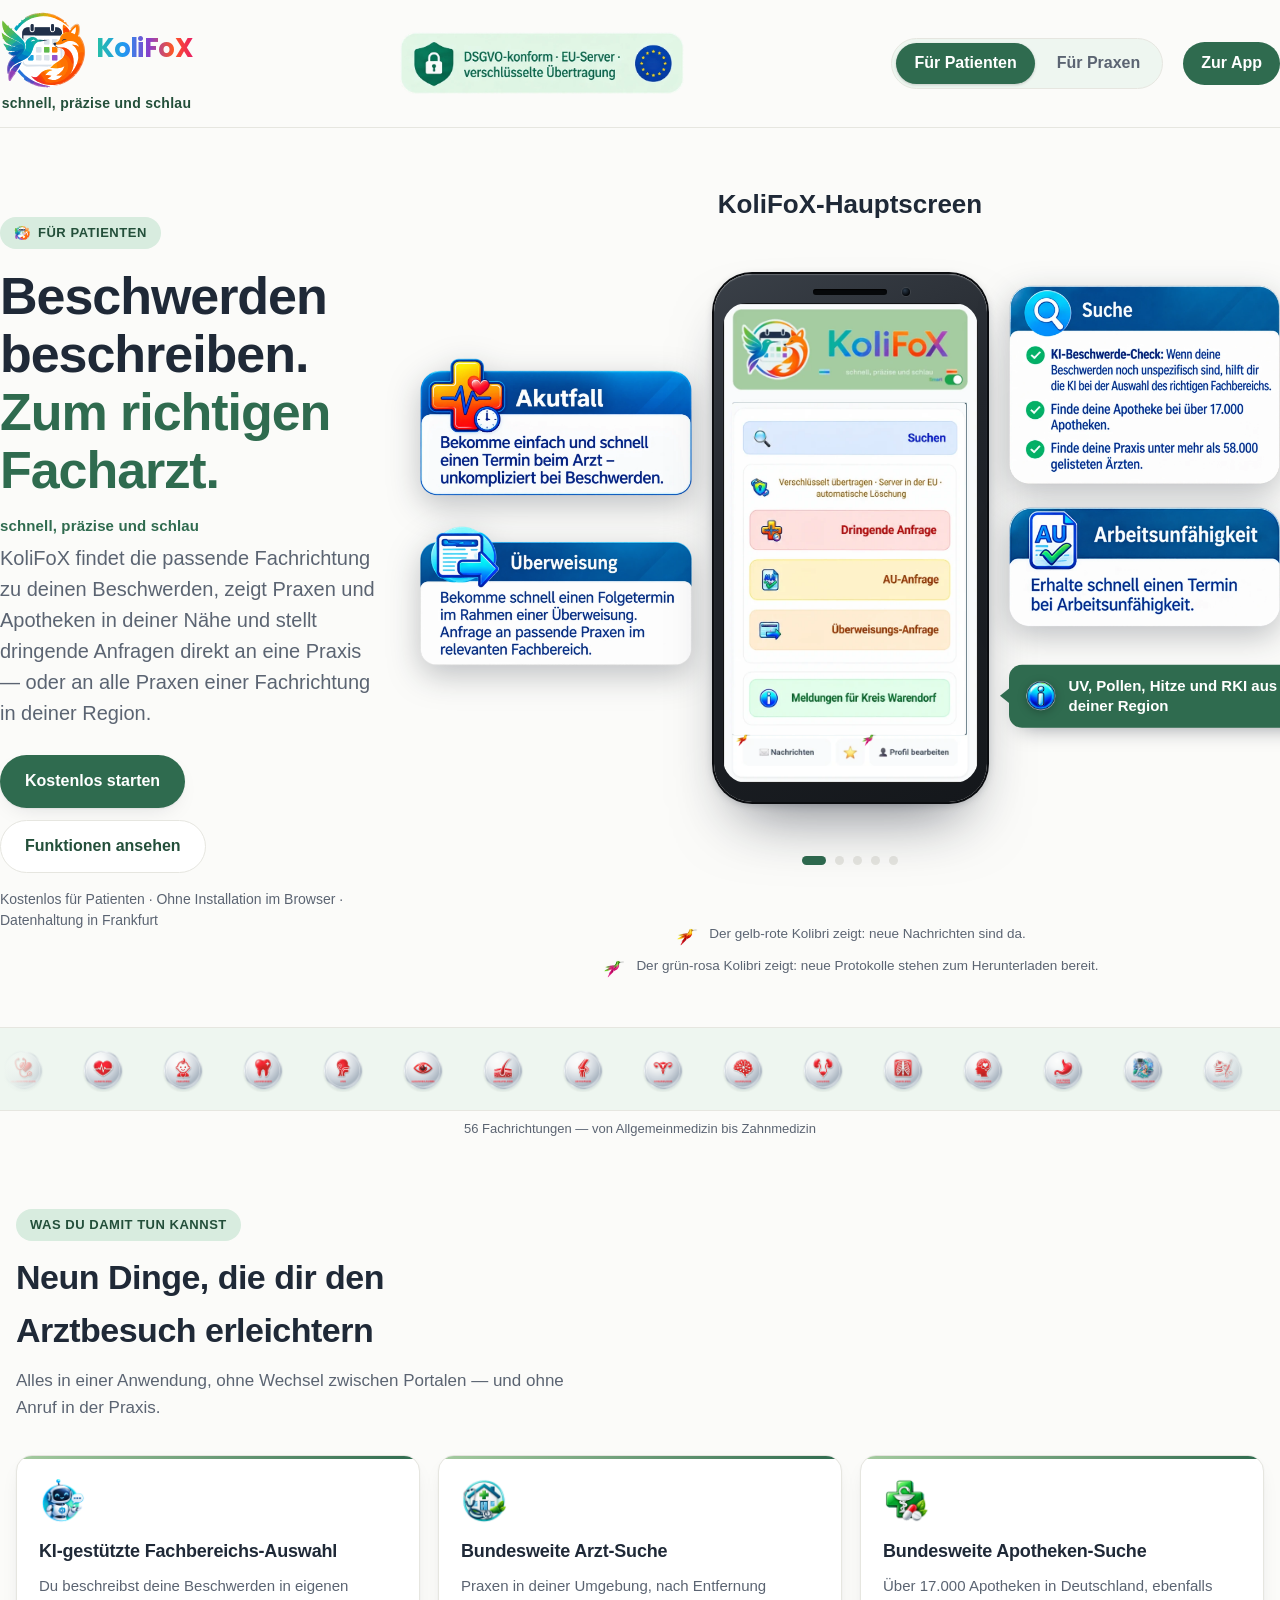
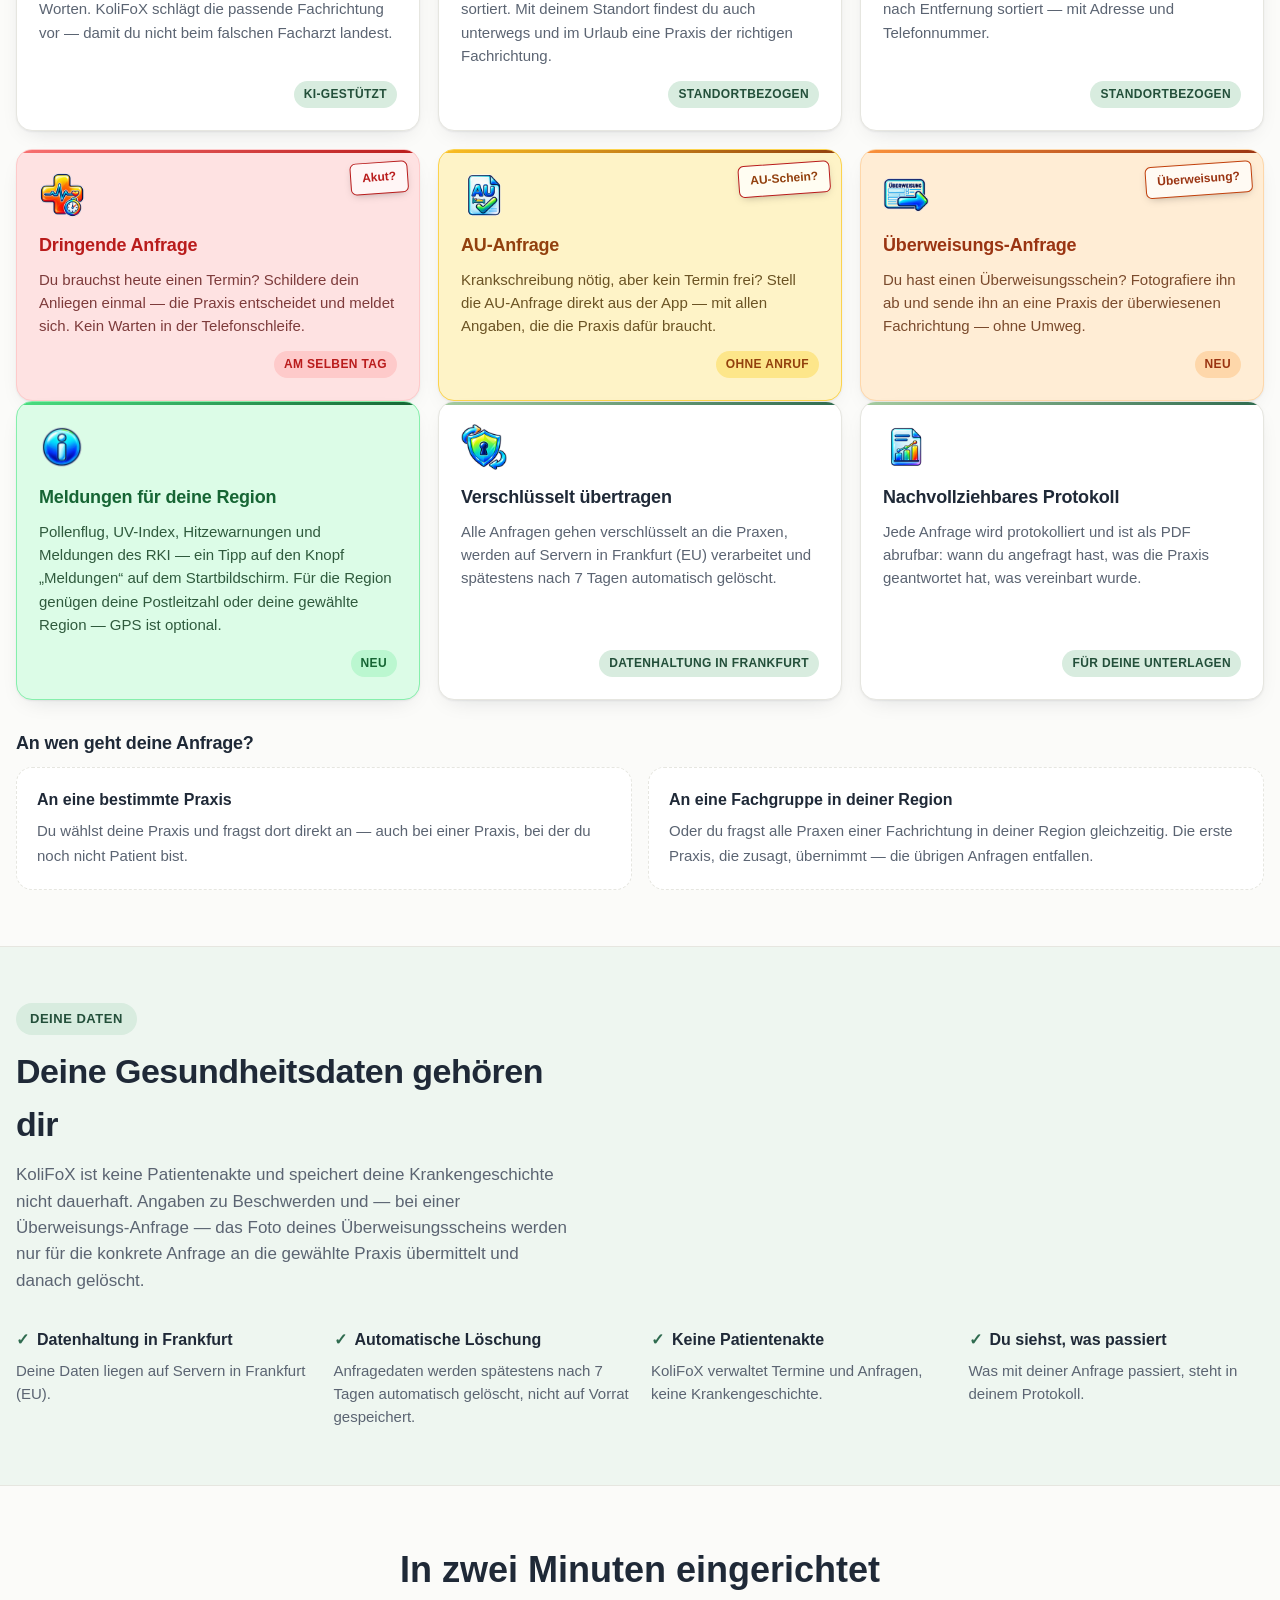
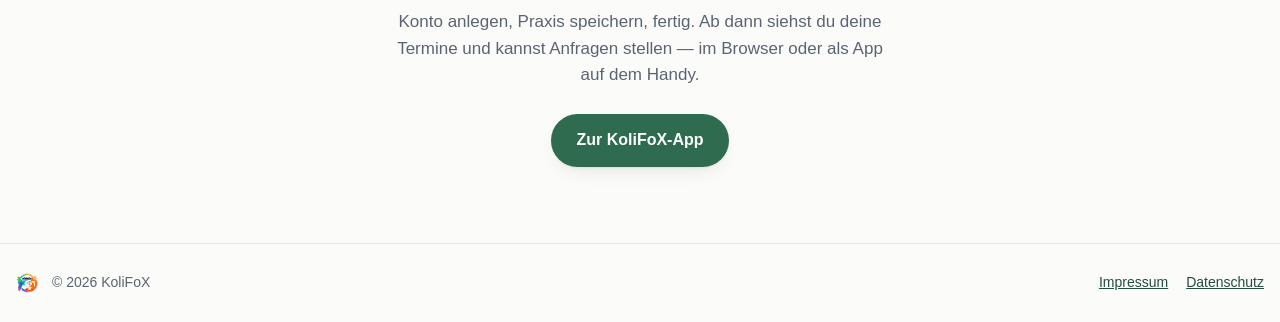
==== entwuerfe/produktseite/index.html @ 898e1205 "Landing-Entwurf: Entwurfs-Reste entfernt Balken "Entwurf", Titel und Beschreibung, die zwei "Noch zu" ====
<!doctype html>
<html lang="de">
<head>
<meta charset="UTF-8">
<meta name="viewport" content="width=device-width, initial-scale=1">
<title>KoliFoX — Arzttermin und Anfragen</title>
<meta name="description" content="KoliFoX: Fachrichtung per KI finden, Arzt und Apotheke in der Nähe suchen und dringende Anfragen, AU- und Überweisungs-Anfragen direkt an die Praxis senden.">
<meta name="theme-color" content="#2f6b4f">
<link rel="icon" href="assets/icons/logo-icon.svg" type="image/svg+xml">
<link rel="stylesheet" href="produktseite.css">
</head>
<body>

<header class="site-head">
  <div class="wrap head-row">
    <div class="head-brand">
      <img class="head-logo" src="assets/icons/logo-kopf.svg" alt="KoliFoX">
      <span class="head-slogan">schnell, präzise und schlau</span>
    </div>
    <div class="head-spacer"></div>
    <img class="head-badge" src="assets/kacheln/badge.webp"
         alt="DSGVO-konform · EU-Server · verschlüsselte Übertragung">
    <div class="head-spacer"></div>
    <div class="switch" role="tablist" aria-label="Ansicht wählen">
      <button role="tab" id="tab-pat" aria-controls="view-pat" aria-selected="true">Für Patienten</button>
      <button role="tab" id="tab-pra" aria-controls="view-pra" aria-selected="false">Für Praxen</button>
    </div>
    <a class="head-cta" id="head-cta" href="https://app.kolifox.de">Zur App</a>
  </div>
</header>

<!-- ============================ PATIENTEN ============================ -->
<main class="view" id="view-pat" role="tabpanel" aria-labelledby="tab-pat">

  <div class="wrap hero">
    <div class="hero-text hero-zentriert">
      <span class="eyebrow"><img src="assets/icons/logo-icon.svg" alt="" width="16" height="16" aria-hidden="true"> Für Patienten</span>
      <h1>Beschwerden beschreiben.<br><span class="accent">Zum richtigen Facharzt.</span></h1>
      <p class="slogan">schnell, präzise und schlau</p>
      <p class="lead">
        KoliFoX findet die passende Fachrichtung zu deinen Beschwerden, zeigt Praxen und Apotheken
        in deiner Nähe und stellt dringende Anfragen direkt an eine Praxis — oder an alle Praxen
        einer Fachrichtung in deiner Region.
      </p>
      <div class="hero-actions">
        <a class="btn btn-primary" href="https://app.kolifox.de">Kostenlos starten</a>
        <a class="btn btn-ghost" href="#pat-funktionen">Funktionen ansehen</a>
      </div>
      <p class="hero-note">Kostenlos für Patienten · Ohne Installation im Browser · Datenhaltung in Frankfurt</p>
    </div>

    <!-- Rundgang durch die App: Ueberschrift, Handy und Fahnen wechseln im Takt -->
    <div class="tour-titel">
      <h2 id="tour-ueberschrift">KoliFoX-Hauptscreen</h2>
    </div>
    <div class="tour logo-links" id="tour">
      <div class="tour-spalte links" id="fahnen-links"></div>
      <div class="tour-mitte">
      <div class="phone-bereich">
        <div class="phone">
          <span class="phone-glow" aria-hidden="true"></span>
          <div class="screen">
            <img class="frame" src="assets/screens/grundframe.webp"
                 alt="KoliFoX-App auf dem Handy">
            <div class="screen-slot" id="screen-slot" aria-live="off"></div>
            <!-- animierte Marker der App: gelb-rot = ungelesene Nachrichten,
                 gruen-blau = noch nicht geladene Protokolle (wie in app/index.html) -->
            <img class="kolibri nachrichten" src="assets/icons/kolibri-gelbrot-44.webp" alt="" aria-hidden="true">
            <img class="kolibri profil"      src="assets/icons/kolibri-gruenrosa-44.webp" alt="" aria-hidden="true">
          </div>
        </div>
      </div>
    </div>
    <div class="tour-spalte rechts" id="fahnen-rechts"></div>
    </div>
    <!-- Die Punkte stehen bewusst AUSSERHALB der Tour: sonst waere die Zeile
         hoeher als das Handy und die Prozent-Hoehen der Fahnen wuerden nicht
         mehr auf die Eintraege im Bildschirm passen. -->
    <div class="tour-punkte" id="tour-punkte" role="tablist" aria-label="Ansicht wählen"></div>
    <!-- Was die beiden Voegel in der Fussleiste des Handys bedeuten -->
    <div class="kolibri-legende">
      <span><img src="assets/icons/kolibri-gelbrot-44.webp" alt="">Der gelb-rote Kolibri zeigt: neue Nachrichten sind da.</span>
      <span><img src="assets/icons/kolibri-gruenrosa-44.webp" alt="">Der grün-rosa Kolibri zeigt: neue Protokolle stehen zum Herunterladen bereit.</span>
    </div>
  </div>

  <div class="siegel-band" aria-hidden="true">
    <div class="siegel-track" id="band-pat"></div>
  </div>
  <p class="band-label">56 Fachrichtungen — von Allgemeinmedizin bis Zahnmedizin</p>

  <section id="pat-funktionen">
    <div class="wrap">
      <div class="sec-head">
        <span class="eyebrow">Was du damit tun kannst</span>
        <h2>Neun Dinge, die dir den Arztbesuch erleichtern</h2>
        <p>Alles in einer Anwendung, ohne Wechsel zwischen Portalen — und ohne Anruf in der Praxis.</p>
      </div>

      <div class="grid">
        <article class="feat">
          <img class="feat-icon" src="assets/icons/icon-ki.png" alt="">
          <h3>KI-gestützte Fachbereichs-Auswahl</h3>
          <p>Du beschreibst deine Beschwerden in eigenen Worten. KoliFoX schlägt die passende
             Fachrichtung vor — damit du nicht beim falschen Facharzt landest.</p>
          <span class="tag">KI-gestützt</span>
        </article>

        <article class="feat">
          <img class="feat-icon" src="assets/icons/icon-arzt.png" alt="">
          <h3>Bundesweite Arzt-Suche</h3>
          <p>Praxen in deiner Umgebung, nach Entfernung sortiert. Mit deinem Standort findest du
             auch unterwegs und im Urlaub eine Praxis der richtigen Fachrichtung.</p>
          <span class="tag">Standortbezogen</span>
        </article>

        <article class="feat">
          <img class="feat-icon" src="assets/icons/icon-apotheke.png" alt="">
          <h3>Bundesweite Apotheken-Suche</h3>
          <p>Über 17.000 Apotheken in Deutschland, ebenfalls nach Entfernung sortiert —
             mit Adresse und Telefonnummer.</p>
          <span class="tag">Standortbezogen</span>
        </article>

        <article class="feat k-dringend">
          <img class="feat-icon" src="assets/neu/akut.png" alt="">
          <h3>Dringende Anfrage</h3>
          <p>Du brauchst heute einen Termin? Schildere dein Anliegen einmal — die Praxis
             entscheidet und meldet sich. Kein Warten in der Telefonschleife.</p>
          <span class="tag">Am selben Tag</span>
          <span class="au-sticker">
            <span class="au-sticker-klein">Akut?</span>
            <span class="au-sticker-gross">
              <strong>Du hast Beschwerden und brauchst heute einen Arzt?</strong>
              KoliFoX fragt für dich an — bei einer Praxis oder gleich mehreren
              in deiner Region.
            </span>
          </span>
        </article>

        <article class="feat k-au">
          <img class="feat-icon" src="assets/neu/au.png" alt="">
          <h3>AU-Anfrage</h3>
          <p>Krankschreibung nötig, aber kein Termin frei? Stell die AU-Anfrage direkt
             aus der App — mit allen Angaben, die die Praxis dafür braucht.</p>
          <span class="tag">Ohne Anruf</span>
          <!-- Aufkleber in der Anmutung des AU-Scheins: klein in der Ecke,
               geht beim Darauffahren auf. Auf dem Telefon (kein Hover) steht
               er dauerhaft offen. -->
          <span class="au-sticker">
            <span class="au-sticker-klein">AU-Schein?</span>
            <span class="au-sticker-gross">
              <strong>Du benötigst eine Arbeitsunfähigkeits­bescheinigung?</strong>
              Ausstellen kann sie nur deine Praxis. KoliFoX bringt deine Anfrage
              dorthin — ohne Telefonschleife.
            </span>
          </span>
        </article>

        <article class="feat k-ueberweisung">
          <img class="feat-icon" src="assets/neu/ueberweisung.png" alt="">
          <h3>Überweisungs-Anfrage</h3>
          <p>Du hast einen Überweisungsschein? Fotografiere ihn ab und sende ihn an eine
             Praxis der überwiesenen Fachrichtung — ohne Umweg.</p>
          <span class="tag">Neu</span>
          <span class="au-sticker">
            <span class="au-sticker-klein">Überweisung?</span>
            <span class="au-sticker-gross">
              <strong>Du hast eine Überweisung bekommen?</strong>
              KoliFoX bringt sie zur passenden Fachpraxis — samt deiner Anfrage,
              ohne Telefonschleife.
            </span>
          </span>
        </article>

      </div>

      <!-- Dritte Reihe: Meldungen (eigener Knopf auf dem Startbildschirm) sowie
           Verschluesselung und Protokoll, die fuer alle Anfragearten darueber gelten. -->
      <div class="grid">
        <article class="feat k-meldungen">
          <img class="feat-icon" src="assets/neu/meldungen.webp" alt="">
          <h3>Meldungen für deine Region</h3>
          <p>Pollenflug, UV-Index, Hitzewarnungen und Meldungen des RKI — ein Tipp auf den
             Knopf „Meldungen“ auf dem Startbildschirm. Für die Region genügen deine Postleitzahl
             oder deine gewählte Region — GPS ist optional.</p>
          <span class="tag">Neu</span>
        </article>

        <article class="feat">
          <img class="feat-icon" src="assets/neu/verschluesselung.png" alt="">
          <h3>Verschlüsselt übertragen</h3>
          <p>Alle Anfragen gehen verschlüsselt an die Praxen, werden auf Servern in Frankfurt
             (EU) verarbeitet und spätestens nach 7 Tagen automatisch gelöscht.</p>
          <span class="tag">Datenhaltung in Frankfurt</span>
        </article>

        <article class="feat">
          <img class="feat-icon" src="assets/neu/protokoll.png" alt="">
          <h3>Nachvollziehbares Protokoll</h3>
          <p>Jede Anfrage wird protokolliert und ist als PDF abrufbar: wann du
             angefragt hast, was die Praxis geantwortet hat, was vereinbart wurde.</p>
          <span class="tag">Für deine Unterlagen</span>
        </article>
      </div>

      <h3 class="zweiwege-titel">An wen geht deine Anfrage?</h3>
      <div class="zweiwege">
        <div class="weg">
          <strong>An eine bestimmte Praxis</strong>
          <span>Du wählst deine Praxis und fragst dort direkt an — auch bei einer Praxis,
                bei der du noch nicht Patient bist.</span>
        </div>
        <div class="weg">
          <strong>An eine Fachgruppe in deiner Region</strong>
          <span>Oder du fragst alle Praxen einer Fachrichtung in deiner Region gleichzeitig.
                Die erste Praxis, die zusagt, übernimmt — die übrigen Anfragen entfallen.</span>
        </div>
      </div>
    </div>
  </section>

  <section class="trust">
    <div class="wrap">
      <div class="sec-head">
        <span class="eyebrow">Deine Daten</span>
        <h2>Deine Gesundheitsdaten gehören dir</h2>
        <p>KoliFoX ist keine Patientenakte und speichert deine Krankengeschichte nicht dauerhaft.
           Angaben zu Beschwerden und — bei einer Überweisungs-Anfrage — das Foto deines
           Überweisungsscheins werden nur für die konkrete Anfrage an die gewählte Praxis
           übermittelt und danach gelöscht.</p>
      </div>
      <div class="trust-grid">
        <div class="trust-item">
          <h3><span class="tick">✓</span> Datenhaltung in Frankfurt</h3>
          <p>Deine Daten liegen auf Servern in Frankfurt (EU).</p>
        </div>
        <div class="trust-item">
          <h3><span class="tick">✓</span> Automatische Löschung</h3>
          <p>Anfragedaten werden spätestens nach 7 Tagen automatisch gelöscht,
             nicht auf Vorrat gespeichert.</p>
        </div>
        <div class="trust-item">
          <h3><span class="tick">✓</span> Keine Patientenakte</h3>
          <p>KoliFoX verwaltet Termine und Anfragen, keine Krankengeschichte.</p>
        </div>
        <div class="trust-item">
          <h3><span class="tick">✓</span> Du siehst, was passiert</h3>
          <p>Was mit deiner Anfrage passiert, steht in deinem Protokoll.</p>
        </div>
      </div>
    </div>
  </section>

  <section class="final">
    <div class="wrap">
      <h2>In zwei Minuten eingerichtet</h2>
      <p>Konto anlegen, Praxis speichern, fertig. Ab dann siehst du deine Termine und kannst
         Anfragen stellen — im Browser oder als App auf dem Handy.</p>
      <div class="hero-actions">
        <a class="btn btn-primary" href="https://app.kolifox.de">Zur KoliFoX-App</a>
      </div>
    </div>
  </section>
</main>

<!-- ============================= PRAXEN ============================= -->
<main class="view" id="view-pra" role="tabpanel" aria-labelledby="tab-pra" hidden>

  <div class="wrap hero">
    <div class="hero-split">
      <div class="hero-text">
        <span class="eyebrow"><img src="assets/icons/logo-icon.svg" alt="" width="16" height="16" aria-hidden="true"> Für Praxen</span>
        <h1>Das Telefon wird leiser.<br><span class="accent">Der Tag planbarer.</span></h1>
        <p class="slogan">schnell, präzise und schlau</p>
        <p class="lead">
          Dringende Anfragen und AU-Wünsche kommen schriftlich und vollständig herein — statt
          dreimal zu klingeln. Ihr Team entscheidet, was wann bearbeitet wird. Ohne neue
          Praxissoftware, ohne Installation.
        </p>
        <div class="hero-actions">
          <a class="btn btn-primary" href="https://cockpit.kolifox.de/login">Praxis anmelden</a>
          <a class="btn btn-ghost" href="#pra-funktionen">Funktionen ansehen</a>
        </div>
        <p class="hero-note">Läuft im Browser · Rollen für Sekretariat, Ärzte und Labor · Server in Deutschland</p>
        <p class="hero-note">Fertiger AV-Vertrag · Zwei-Faktor-Anmeldung · Automatische Löschfristen</p>
      </div>

      <div>
        <div class="cockpit-demo">
          <div class="cd-head">
            <img src="assets/neu/akut.png" alt="" width="18" height="18">
            Dringende Anfragen <span class="zahl">2 offen</span>
          </div>

          <div class="cd-karte">
            <div class="cd-zeile1">
              <img src="assets/neu/akut.png" alt="">
              <span class="cd-name">M. Berger</span>
              <span class="cd-zeit">vor 4 Min.</span>
            </div>
            <div class="cd-pillen">
              <span class="cd-pille rot">Akut</span>
              <span class="cd-pille">Zahnschmerzen</span>
              <span class="cd-pille">Schwellung</span>
              <span class="cd-pille">📍 1,2 km</span>
            </div>
            <p class="cd-text">Seit gestern Abend starke Schmerzen, Wange geschwollen. Heute erreichbar ab 9 Uhr.</p>
            <div class="cd-knoepfe">
              <span class="cd-knopf ja">Annehmen</span>
              <span class="cd-knopf">Weiterleiten</span>
              <span class="cd-knopf">Ablehnen</span>
            </div>
          </div>

          <div class="cd-karte">
            <div class="cd-zeile1">
              <img src="assets/neu/au.png" alt="">
              <span class="cd-name">S. Kraft</span>
              <span class="cd-zeit">vor 11 Min.</span>
            </div>
            <div class="cd-pillen">
              <span class="cd-pille">AU-Anfrage</span>
              <span class="cd-pille">bekannt</span>
              <span class="cd-pille">📍 3,4 km</span>
            </div>
            <p class="cd-text">Erkältung seit Montag, bittet um Krankschreibung bis Freitag.</p>
            <div class="cd-knoepfe">
              <span class="cd-knopf ja">Annehmen</span>
              <span class="cd-knopf">Weiterleiten</span>
              <span class="cd-knopf">Ablehnen</span>
            </div>
          </div>

          <div class="cd-fuss">Heute angenommen: 3 von 6 · Aufnahme aktiv bis 16:00</div>
        </div>
        <p class="demo-hinweis">Darstellung nachgebildet — echte Ansicht im Praxis-Cockpit</p>
      </div>
    </div>
  </div>

  <div class="siegel-band" aria-hidden="true">
    <div class="siegel-track" id="band-pra"></div>
  </div>
  <p class="band-label">Für jede Fachrichtung — mit eigenen Rückfragen je Fachbereich</p>

  <section class="sec-unten-eng">
    <div class="wrap">
      <div class="sec-head sec-head-mitte">
        <h2>Was sich im Praxisalltag ändert</h2>
        <p>Vier Dinge, die Ihr Team sofort merkt.</p>
      </div>
      <div class="zettel-reihe">
        <div class="zettel"><img src="assets/notizen/telefon.png" alt="Weniger Telefon — Anliegen digital statt per Telefon klären. Ziel: 50 % weniger Anrufe."></div>
        <div class="zettel"><img src="assets/notizen/ruhe.png" alt="Mehr Ruhe am Empfang — Ihr Team gewinnt Fokus für die Menschen vor Ort."></div>
        <div class="zettel"><img src="assets/notizen/zeit.png" alt="Mehr Zeit für Patienten — Automatisierte Prozesse schaffen Zeit für Patienten."></div>
        <div class="zettel"><img src="assets/notizen/erreichbarkeit.png" alt="Mehr Erreichbarkeit — Anfragen digital stellen, einfach, direkt und ohne Warteschleife."></div>
      </div>
    </div>
  </section>

  <section id="pra-funktionen">
    <div class="wrap">
      <div class="sec-head">
        <span class="eyebrow">Für Ihre Praxis</span>
        <h2>Was KoliFoX Ihrem Team abnimmt</h2>
        <p>Das Praxis-Cockpit nimmt Ihrem Team diese Aufgaben ab.</p>
      </div>

      <div class="grid">
        <article class="feat akut">
          <img class="feat-icon" src="assets/neu/akut.png" alt="">
          <h3>Dringende Anfragen gesteuert annehmen</h3>
          <p>Anfragen erreichen Sie schriftlich und vorqualifiziert. Sie legen fest, wie viele
             Sie pro Tag annehmen — ist das Fenster voll, wird automatisch abgelehnt.</p>
          <span class="tag">Kapazität im Griff</span>
        </article>

        <article class="feat">
          <img class="feat-icon" src="assets/neu/kalender.png" alt="">
          <h3>Erreichbarkeit selbst bestimmen</h3>
          <p>Öffnungszeiten, Urlaub, Rufbereitschaft: Was Sie hinterlegen, gilt. Außerhalb
             Ihrer Zeiten nimmt KoliFoX keine Anfragen an.</p>
          <span class="tag">Kein Nachtdienst</span>
        </article>

        <article class="feat">
          <img class="feat-icon" src="assets/neu/push.png" alt="">
          <h3>Benachrichtigung statt Dauerblick</h3>
          <p>Neue Anfragen melden sich per Push oder E-Mail — niemand muss den Bildschirm
             im Auge behalten.</p>
          <span class="tag">Push &amp; E-Mail</span>
        </article>

        <article class="feat">
          <img class="feat-icon" src="assets/neu/sammelpraxis.png" alt="">
          <h3>Im Praxisnetz zusammenarbeiten</h3>
          <p>Mehrere Praxen einer Fachrichtung und Region teilen sich das Anfrage-Aufkommen.
             Wer zuerst zusagt, übernimmt — die anderen sind entlastet.</p>
          <span class="tag">Regional</span>
        </article>

        <article class="feat">
          <img class="feat-icon" src="assets/icons/icon-arzt.png" alt="">
          <h3>Digitaler Warteraum</h3>
          <p>Patienten checken selbst ein und sehen ihre Position. Ihr Team verteilt auf
             Sprechzimmer, ruft auf und leitet weiter — ohne Zettel.</p>
          <span class="tag">Im Haus</span>
        </article>

        <article class="feat">
          <img class="feat-icon" src="assets/neu/protokoll.png" alt="">
          <h3>Audit-Trail — drei Jahre</h3>
          <p>Jeder Zugriff mit Rolle, Nutzer und Zeitpunkt protokolliert. Trägt zur
             Nachweisführung nach Art. 5 Abs. 2 DSGVO bei, als PDF für Ihre Unterlagen.
             Ihre Behandlungsdokumentation nach § 630f BGB bleibt davon unberührt im PVS.</p>
          <span class="tag">Nachvollziehbar</span>
        </article>
      </div>
    </div>
  </section>

  <!-- ============================= DATENSCHUTZ ============================= -->
  <section id="pra-datenschutz">
    <div class="wrap">
      <div class="sec-head">
        <span class="eyebrow">Datenschutz und Datenablageort</span>
        <h2>Rechtliche Grundlagen stehen bereit</h2>
        <p>Was Ihre Praxis für den DSGVO-konformen Einsatz braucht — fertig vorbereitet,
           belegbar, nachweisfähig.</p>
      </div>

      <div class="grid">
        <article class="feat">
          <img class="feat-icon" src="assets/neu/server.png" alt="">
          <h3>Server in Deutschland</h3>
          <p>Supabase EU-Region Frankfurt. TLS 1.3 im Transport, AES-256 bei Speicherung.
             Die Versichertennummer wird je Praxis zusätzlich einzeln verschlüsselt.</p>
          <span class="tag">EU-Rechenzentrum</span>
        </article>

        <article class="feat">
          <img class="feat-icon" src="assets/neu/verschluesselung.png" alt="">
          <h3>Fertiger AV-Vertrag</h3>
          <p>Auftragsverarbeitungsvertrag nach Art. 28 DSGVO mit allen technisch-organisatorischen
             Maßnahmen liegt vor — Sie müssen weder eigene Verträge entwerfen noch Dienstleister
             einzeln prüfen.</p>
          <span class="tag">AVV + Anhänge</span>
        </article>

        <article class="feat">
          <img class="feat-icon" src="assets/icons/icon-arzt.png" alt="">
          <h3>Zwei-Faktor-Anmeldung</h3>
          <p>Alle Cockpit-Konten — Sekretariat, Anfrage-Annahme, Ärztinnen, Ärzte, Assistenz —
             werden ab dem Pilotbetrieb zwei-Faktor-pflichtig. Keine Komfort-Option, sondern Standard.</p>
          <span class="tag">Pflicht ab Pilotbetrieb</span>
        </article>

        <article class="feat">
          <img class="feat-icon" src="assets/neu/akut.png" alt="">
          <h3>Datenpannen-Prozess etabliert</h3>
          <p>Vorfall-Register nach Art. 33 Abs. 5 DSGVO geführt, Meldepflicht-Bewertung je
             Vorfall. Falls etwas passiert, läuft die Benachrichtigung Ihrer Praxis entlang
             eines definierten Pfads.</p>
          <span class="tag">Art. 33 geführt</span>
        </article>

        <article class="feat">
          <img class="feat-icon" src="assets/notizen/ruhe.png" alt="">
          <h3>Klare Rollen</h3>
          <p>KoliFoX verarbeitet Patient:innen-Anfragen in Ihrem Auftrag (Art. 28 DSGVO). Die
             Behandlungsentscheidung bleibt vollständig bei Ihnen. Keine Mitnutzung Ihrer
             Daten für Produktverbesserung.</p>
          <span class="tag">Sie bleiben Verantwortliche</span>
        </article>

        <article class="feat">
          <img class="feat-icon" src="assets/neu/kalender.png" alt="">
          <h3>Automatische Löschfristen</h3>
          <p>Inhaltsdaten werden je nach Anfrageart automatisch gelöscht, spätestens nach 7 Tagen.
             Nachweis-Spuren ohne medizinischen Inhalt bleiben drei Jahre für Nachprüfungen.</p>
          <span class="tag">Keine Aufräumarbeit</span>
        </article>
      </div>
    </div>
  </section>

  <section class="trust">
    <div class="wrap">
      <div class="sec-head">
        <span class="eyebrow">In drei Schritten</span>
        <h2>So kommt Ihre Praxis dazu</h2>
        <p>Kein Vertriebstermin nötig, kein Wechsel Ihrer Praxissoftware.</p>
      </div>
      <div class="steps">
        <div class="step">
          <h3>Praxis anmelden</h3>
          <p>Sie füllen das Antragsformular aus: Praxisdaten, Fachrichtung, Öffnungszeiten.</p>
        </div>
        <div class="step">
          <h3>Freischaltung</h3>
          <p>Wir prüfen die Angaben und schalten Ihr Praxis-Konto frei. Die Anmeldung läuft
             ab dem Pilotbetrieb mit Zwei-Faktor-Schutz.</p>
        </div>
        <div class="step">
          <h3>Loslegen</h3>
          <p>Räume und Zeiten eintragen, Team einladen — ab dann erreichen Sie Anfragen
             schriftlich im Cockpit.</p>
        </div>
      </div>
    </div>
  </section>

  <section class="final">
    <div class="wrap">
      <h2>Wir suchen Praxen für den Start</h2>
      <p>KoliFoX ist fertig entwickelt und läuft. Für die erste Praxisgruppe nehmen wir uns
         Zeit für Einrichtung und Schulung.</p>
      <div class="hero-actions">
        <a class="btn btn-primary" href="mailto:Matthias.Roettgers@KoliFoX.de?subject=KoliFoX%20f%C3%BCr%20unsere%20Praxis">Gespräch vereinbaren</a>
        <a class="btn btn-ghost" href="https://cockpit.kolifox.de/login">Zum Praxis-Login</a>
      </div>
    </div>
  </section>
</main>

<footer class="site-footer">
  <div class="wrap footer-zeile">
    <img src="assets/icons/logo-icon.svg" alt="" width="22" height="22" aria-hidden="true">
    <span>© 2026 KoliFoX</span>
    <nav>
      <a href="/impressum">Impressum</a>
      <a href="/datenschutz">Datenschutz</a>
    </nav>
  </div>
</footer>

<script src="produktseite.js"></script>
</body>
</html>
---- entwuerfe/produktseite/produktseite.css ----
/* Farbwelt 1:1 aus kolifox.de/assets/style.css uebernommen */
:root {
  --brand: #2f6b4f;
  --brand-dark: #234f3a;
  --brand-pale: #eef6f0;
  --brand-soft: #d8ecdf;
  --mint: #a5cba0;           /* theme_color der App */
  --ink: #1f2937;
  --muted: #5b6472;
  --bg: #fbfbf9;
  --card: #ffffff;
  --border: #e6e6e0;
  --focus: #2563eb;
  --akut: #b91c1c;
  --akut-soft: #fee2e2;
  --radius: 16px;
  --shadow: 0 1px 2px rgba(16,24,40,.06), 0 8px 24px -12px rgba(16,24,40,.18);
}
@media (prefers-color-scheme: dark) {
  :root:not([data-theme="light"]) {
    --brand: #6fbf94; --brand-dark: #8fd4ac; --brand-pale: #12261c; --brand-soft: #17352577;
    --mint: #7fae7a; --ink: #eef1f4; --muted: #9aa4b2; --bg: #0f1216; --card: #171b20;
    --border: #262b31; --akut: #f87171; --akut-soft: #2a1414;
    --shadow: 0 1px 2px rgba(0,0,0,.4), 0 8px 24px -12px rgba(0,0,0,.6);
  }
}
:root[data-theme="dark"] {
  --brand: #6fbf94; --brand-dark: #8fd4ac; --brand-pale: #12261c; --brand-soft: #17352577;
  --mint: #7fae7a; --ink: #eef1f4; --muted: #9aa4b2; --bg: #0f1216; --card: #171b20;
  --border: #262b31; --akut: #f87171; --akut-soft: #2a1414;
  --shadow: 0 1px 2px rgba(0,0,0,.4), 0 8px 24px -12px rgba(0,0,0,.6);
}
* { box-sizing: border-box; }
html, body {
  margin: 0; padding: 0; background: var(--bg); color: var(--ink);
  font-family: -apple-system, BlinkMacSystemFont, "Segoe UI", Roboto, Helvetica, Arial, sans-serif;
  line-height: 1.55; -webkit-font-smoothing: antialiased;
}
img { max-width: 100%; }
a { color: var(--brand-dark); }
a:focus-visible, button:focus-visible { outline: 2px solid var(--focus); outline-offset: 2px; }
.wrap { max-width: 1400px; margin: 0 auto; padding: 0 16px; }

/* ---------- Kopf ---------- */
.site-head {
  position: relative; z-index: 20; background: color-mix(in srgb, var(--bg) 88%, transparent);
  backdrop-filter: blur(10px); border-bottom: 1px solid var(--border);
}
.head-row { display: flex; align-items: center; gap: 20px; padding: 12px 0; }
/* Logo gross, Slogan als echter Text darunter: in der Bilddatei war er auf Kopfhoehe
   nicht lesbar (rund 6 px). */
.head-brand { display: flex; flex-direction: column; align-items: center; gap: 5px; }
.head-logo { height: 76px; width: auto; display: block; }
.head-slogan {
  font-size: 14px; font-weight: 600; letter-spacing: .02em; color: var(--brand-dark);
  white-space: nowrap;
}
.head-badge { height: 62px; width: auto; display: block; }
.head-spacer { flex: 1 1 auto; }

/* Ansichts-Umschalter */
.switch {
  display: inline-flex; padding: 4px; gap: 4px; background: var(--brand-pale);
  border: 1px solid var(--border); border-radius: 999px;
}
.switch button {
  appearance: none; border: 0; background: transparent; color: var(--muted);
  font: inherit; font-weight: 600; padding: 8px 18px; border-radius: 999px; cursor: pointer;
  display: inline-flex; align-items: center; gap: 7px; white-space: nowrap;
}
.switch button[aria-selected="true"] {
  background: var(--brand); color: #fff; box-shadow: 0 1px 3px rgba(0,0,0,.18);
}
.head-cta {
  display: inline-block; padding: 9px 18px; border-radius: 999px; font-weight: 600;
  text-decoration: none; background: var(--brand); color: #fff;
}
.head-cta.ghost { background: transparent; color: var(--brand-dark); border: 1px solid var(--border); }

/* ---------- Hero ---------- */
.hero { padding: 56px 0 8px; }
.hero-split { display: grid; grid-template-columns: 1.15fr .85fr; gap: 48px; align-items: center; }
.hero-split .hero-text { min-width: 0; }

/* Handy-Gehaeuse: oben breiterer Rand fuer die Hoermuschel */
.phone {
  /* 255 statt 300 px — auf Matthias' Wunsch rund 15 % kleiner, damit Text,
     Handy und Fahnen nebeneinander Platz haben. */
  justify-self: center; position: relative; width: 255px; max-width: 100%;
  border-radius: 38px; padding: 29px 9px 19px; box-sizing: content-box;
  background: linear-gradient(155deg, #3a4048 0%, #22262c 38%, #14171b 100%);
  box-shadow:
    0 0 0 2px #0b0d10,                       /* harte Gehaeusekante */
    inset 0 1px 1px rgba(255,255,255,.22),   /* Lichtkante oben */
    0 34px 64px -26px rgba(16,24,40,.6), 0 2px 8px rgba(16,24,40,.25);
}
/* Hoermuschel-Schlitz */
.phone::before {
  content: ""; position: absolute; top: 15px; left: 50%; transform: translateX(-50%);
  width: 74px; height: 6px; border-radius: 99px; z-index: 4;
  background: #06080a; box-shadow: inset 0 1px 1px rgba(0,0,0,.9);
}
/* Kamera-Punkt neben der Hoermuschel */
.phone::after {
  content: ""; position: absolute; top: 14px; left: calc(50% + 52px);
  width: 8px; height: 8px; border-radius: 50%; z-index: 4;
  background: radial-gradient(circle at 35% 30%, #2b3a4a, #05070a 70%);
  box-shadow: 0 0 0 1px rgba(255,255,255,.07);
}
.phone > img { display: block; width: 100%; border-radius: 24px; }

/* Der Bildschirm: Matthias' Grundframe, darin der wechselnde Bereich */
.screen { position: relative; border-radius: 24px; overflow: hidden; line-height: 0; }
/* Stapelung im Bildschirm, von hinten nach vorn:
   1 Grundframe (Kopf + Fussleiste), 2 wechselndes Bild, 5 Kolibris.
   Die Kolibris sitzen an der Fussleiste und muessen immer obenauf liegen. */
.screen > img.frame { display: block; width: 100%; position: relative; z-index: 1; }

/* Einblend-Bereich — am Grundframe gemessen (600x1129): blau ab x=27, davor ein
   4 px dunkler Rahmen (x 23..26). Der Bereich liegt bewusst 4 px weiter aussen,
   damit er diesen Rahmen ueberdeckt. */
.screen-slot {
  position: absolute; left: 3.83%; top: 20.82%; width: 91.67%; height: 69.18%;
  overflow: hidden; background: #fff; border-radius: 3px; z-index: 2;
}
.screen-slot img {
  position: absolute; inset: 0; width: 100%; height: 100%;
  object-fit: cover; object-position: top;
  opacity: 0; transition: opacity .7s ease;
}
.screen-slot img.aktiv { opacity: 1; }
@media (prefers-reduced-motion: reduce) { .screen-slot img { transition: none; } }

/* Sprechblase zur jeweiligen Ansicht.
   Auf dem grossen Bildschirm liegt sie im Handy, auf dem Telefon darunter —
   dort waere sie sonst vierzeilig und wuerde ein Sechstel des Bildes verdecken. */
.phone-bereich { position: relative; justify-self: center; }
.blase {
  position: absolute; left: 8%; right: 8%; bottom: 12%; z-index: 5;
  background: rgba(17, 24, 32, .93); color: #fff;
  font-size: 13px; line-height: 1.4; text-align: center;
  padding: 10px 14px; border-radius: 13px;
  box-shadow: 0 10px 24px -10px rgba(0,0,0,.65);
  opacity: 0; transform: translateY(7px);
  transition: opacity .42s ease, transform .42s ease;
}
.blase.sichtbar { opacity: 1; transform: translateY(0); }
.blase::after {   /* Zipfel nach unten */
  content: ""; position: absolute; left: 50%; bottom: -6px; transform: translateX(-50%);
  border-left: 7px solid transparent; border-right: 7px solid transparent;
  border-top: 7px solid rgba(17, 24, 32, .93);
}
@media (max-width: 900px) {
  .blase {
    position: static; margin: 16px auto 0; max-width: 330px;
    font-size: 14.5px; background: var(--card); color: var(--ink);
    border: 1px solid var(--border); box-shadow: var(--shadow);
    min-height: 3.4em; display: flex; align-items: center; justify-content: center;
  }
  .blase::after { display: none; }
}
@media (prefers-reduced-motion: reduce) { .blase { transition: none; } }

/* Die animierten Kolibri-Marker der App, mittig auf der LINKEN oberen Ecke
   der Fussleisten-Kacheln — halb drauf, halb daneben, wie in der App seit
   26.09. Kachelmasse am Grundframe abgemessen: "Nachrichten" beginnt bei
   x=47/600, "Profil bearbeiten" bei x=345/600, Oberkante y=1024/1129.
   z-index 5 haelt sie vor dem wechselnden Bild (das liegt auf 2). */
.screen img.kolibri { position: absolute; z-index: 5; width: 7.0%; height: auto; border-radius: 0; }
.screen img.kolibri.nachrichten { left: 4.4%;  top: 88.8%; }
.screen img.kolibri.profil      { left: 54.0%; top: 88.8%; }

/* Die Kolibri-Marker aus der App laufen ueber dem Standbild weiter.
   Das Standbild zeigt sie eingefroren — hier decken die echten GIFs
   dieselben Stellen ab (gelb-rot = ungelesene Nachrichten,
   gruen-blau = noch nicht geladene Protokolle, wie in app/index.html). */
.phone-screen { position: relative; line-height: 0; }
/* Spezifitaet: muss .phone img (width:100%) schlagen */
.phone-screen img.kolibri {
  position: absolute; width: 7.4%; height: auto; border-radius: 0;
  pointer-events: none; z-index: 3;
}
.phone-screen img.kolibri.oben   { left: 53.0%; top: 3.4%; width: 6.2%; }
.phone-screen img.kolibri.links  { left: 31.6%; top: 92.6%; }
.phone-screen img.kolibri.rechts { left: 84.0%; top: 91.8%; }
.phone-glow {
  position: absolute; inset: -14% -18% auto -18%; height: 70%; z-index: -1;
  background: radial-gradient(60% 60% at 50% 40%, var(--brand-soft), transparent 70%);
  filter: blur(18px);
}
.slogan {
  display: inline-block; margin: 0 0 6px; font-size: 15px; font-weight: 600;
  color: var(--brand); letter-spacing: .01em;
}
@media (max-width: 900px) {
  .hero-split { grid-template-columns: 1fr; gap: 30px; }
  .phone { width: 230px; order: 2; }
}

/* Nachbildung einer eingehenden Anfrage im Praxis-Cockpit */
.cockpit-demo {
  justify-self: center; width: 100%; max-width: 420px; background: var(--card);
  border: 1px solid var(--border); border-radius: 18px; overflow: hidden;
  box-shadow: 0 30px 60px -30px rgba(16,24,40,.5), 0 2px 6px rgba(16,24,40,.12);
}
.cd-head {
  display: flex; align-items: center; gap: 10px; padding: 12px 16px;
  background: var(--brand); color: #fff; font-weight: 650; font-size: 14px;
}
.cd-head .zahl {
  margin-left: auto; background: rgba(255,255,255,.22); border-radius: 999px;
  padding: 2px 10px; font-size: 13px;
}
.cd-karte { padding: 16px; border-bottom: 1px solid var(--border); }
.cd-karte:last-child { border-bottom: 0; }
.cd-zeile1 { display: flex; align-items: center; gap: 10px; margin-bottom: 10px; }
.cd-zeile1 img { width: 26px; height: 26px; object-fit: contain; }
.cd-name { font-weight: 650; font-size: 15px; }
.cd-zeit { margin-left: auto; font-size: 12.5px; color: var(--muted); }
.cd-pillen { display: flex; flex-wrap: wrap; gap: 6px; margin-bottom: 10px; }
.cd-pille {
  font-size: 12px; padding: 3px 10px; border-radius: 999px;
  background: var(--brand-soft); color: var(--brand-dark); font-weight: 600;
}
.cd-pille.rot { background: var(--akut-soft); color: var(--akut); }
.cd-text { font-size: 13.5px; color: var(--muted); margin: 0 0 12px; }
.cd-knoepfe { display: flex; gap: 8px; }
.cd-knopf {
  flex: 1 1 0; text-align: center; font-size: 13px; font-weight: 650; padding: 8px 10px;
  border-radius: 9px; border: 1px solid var(--border); background: var(--bg); color: var(--muted);
}
.cd-knopf.ja { background: var(--brand); color: #fff; border-color: transparent; }
.cd-fuss { padding: 10px 16px; font-size: 12px; color: var(--muted); background: var(--brand-pale); }
.demo-hinweis { text-align: center; font-size: 12px; color: var(--muted); margin-top: 10px; }

/* ---------- Abschnitt "So funktioniert's": Handy mit Erklaer-Fahnen ---------- */
/* Drei Spalten: Text links, Handy in der Mitte, Fahnen rechts.
   stretch: die Fahnen-Spalte wird genauso hoch wie das Handy — nur dann bezieht
   sich das "top" einer Fahne auf die Handyhoehe und der Zipfel trifft. */
/* Drei Spalten: Fahnen links, Handy, Fahnen rechts.
   Der Hero-Text steht zentriert darueber — Text UND Fahnen neben dem Handy
   passen bei 1280 px nicht nebeneinander, der Text bricht dann dreizeilig um. */
.tour {
  display: grid; grid-template-columns: 1fr auto 1fr;
  gap: 22px; align-items: stretch;
}
.hero-zentriert { text-align: center; }
.hero-zentriert h1 { max-width: none; }
.hero-zentriert .lead { margin-left: auto; margin-right: auto; }
.hero-zentriert .hero-actions { justify-content: center; }

/* Ab genug Breite wandert der Text neben das Handy statt darueber.
   Unterhalb reicht der Platz nicht — dann brechen Ueberschrift und Fahnen um
   (deshalb erst ab 1250 px, gemessen: Text 400 + Fahnen 240 + Handy 273 +
   Fahnen 300 + Abstaende passen ab dort). */
@media (min-width: 1250px) {
  /* NUR die Patienten-Ansicht: dort steht die Tour mit dem Handy daneben.
     Die Praxis-Ansicht hat einen eigenen Aufbau (.hero-split mit der
     Cockpit-Nachbildung) und wuerde hier zerdrueckt. */
  #view-pat .hero { display: grid; grid-template-columns: minmax(330px, 380px) 1fr; gap: 40px;
          align-items: center; }
  /* span 3: der Text deckt alle drei Zeilen der rechten Spalte ab (Titel,
     Tour, Punkte). Mit span 2 wurden die oberen Zeilen gestreckt und
     Ueberschrift wie Laufbalken rutschten vom Handy weg. */
  #view-pat .hero-zentriert { text-align: left; grid-row: span 4; }
  #view-pat .hero-zentriert .lead { margin-left: 0; }
  #view-pat .hero-zentriert .hero-actions { justify-content: flex-start; }
  #view-pat .hero-zentriert h1 { max-width: 14ch; }
  #view-pat .tour-titel { grid-column: 2; margin-bottom: 10px; align-self: end; }
  #view-pat .tour { grid-column: 2; }
  #view-pat .tour-punkte { grid-column: 2; }
  #view-pat .kolibri-legende { grid-column: 2; align-self: start; }
}
.tour-spalte { position: relative; }
.tour-mitte { display: flex; flex-direction: column; align-items: center; }
.tour-spalte.links  .fahne { right: 0; }
.tour-spalte.rechts .fahne { left: 0;  }

/* eine Erklaer-Fahne in KoliFoX-Farben; "top" setzt das Skript je Fahne */
.fahne {
  position: absolute; width: max-content; max-width: 315px;
  background: var(--brand); color: #fff;
  padding: 11px 15px; border-radius: 13px;
  font-size: 15px; font-weight: 600; line-height: 1.35;
  box-shadow: 0 10px 22px -12px rgba(16,24,40,.5);
  /* -50%: "top" meint die Hoehe des Zipfels, nicht die Oberkante der Fahne */
  opacity: 0; transform: translateY(calc(-50% + 6px));
  transition: opacity .45s ease, transform .45s ease;
}
.fahne.sichtbar { opacity: 1; transform: translateY(-50%); }
.fahne.leise { background: var(--brand-soft); color: var(--brand-dark); }
/* mehrzeilige Fahne: zweite Zeile kleiner und zurueckgenommen */
.fahne-zeile { display: block; }
.fahne-zeile.leise { font-size: 13.5px; font-weight: 500; opacity: .88; margin-top: 3px; }
/* Fahne mit Logo. Drei Anordnungen, umschaltbar an .tour:
   logo-oben (Matthias' Vorlage), logo-links, logo-rechts */
.fahne img {
  width: 34px; height: 34px; object-fit: contain; flex: 0 0 auto;
  filter: drop-shadow(0 2px 4px rgba(0,0,0,.25));
}
.tour.logo-oben .fahne img { display: block; margin: 0 auto 7px; }
.tour.logo-links .fahne, .tour.logo-rechts .fahne {
  display: flex; align-items: center; gap: 11px;
}
.tour.logo-rechts .fahne img { order: 2; }
/* Zipfel zum Handy hin */
.tour-spalte.links  .fahne::after,
.tour-spalte.rechts .fahne::after {
  content: ""; position: absolute; top: 50%; margin-top: -8px;
  border-top: 8px solid transparent; border-bottom: 8px solid transparent;
}
.tour-spalte.links  .fahne::after { right: -9px; border-left: 10px solid var(--brand); }
.tour-spalte.rechts .fahne::after { left: -9px;  border-right: 10px solid var(--brand); }
.tour-spalte.links  .fahne.leise::after { border-left-color: var(--brand-soft); }
.tour-spalte.rechts .fahne.leise::after { border-right-color: var(--brand-soft); }

.tour-titel { text-align: center; margin-bottom: 14px; }
/* ohne das greift der Browser-Standard (rund 28 px oben und unten) und
   schiebt die Ueberschrift vom Handy weg */
.tour-titel h2 { margin: 0; font-size: clamp(20px, 2.6vw, 26px); }
.tour-punkte { display: flex; justify-content: center; gap: 9px; margin-top: 14px; }

/* Legende zu den animierten Kolibris, unter dem Laufbalken */
.kolibri-legende {
  display: flex; flex-direction: column; gap: 6px; align-items: center;
  margin-top: 16px; font-size: 13.5px; color: var(--muted); line-height: 1.35;
}
.kolibri-legende span { display: flex; align-items: center; gap: 9px; }
.kolibri-legende img { width: 26px; height: 26px; flex: 0 0 auto; }
.tour-punkte button {
  width: 9px; height: 9px; padding: 0; border: 0; border-radius: 50%;
  background: var(--border); cursor: pointer;
}
.tour-punkte button[aria-current="true"] { background: var(--brand); width: 24px; border-radius: 99px; }

@media (max-width: 900px) {
  .tour { grid-template-columns: 1fr; gap: 14px; }
  .tour-spalte {
    position: static; min-height: 0;
    display: flex; flex-direction: column; gap: 10px;
  }
  .tour-spalte.links  { order: 2; }
  .tour-spalte.rechts { order: 3; }
  .tour .phone-bereich { order: 1; }
  .fahne {
    position: static !important; width: auto; max-width: none;
    text-align: left; font-size: 14.5px;
  }
  .fahne::after { display: none !important; }
}
@media (prefers-reduced-motion: reduce) { .fahne { transition: none; } }

/* Notizzettel-Reihe: die vier Nutzenversprechen */
.zettel-reihe {
  display: grid; gap: 10px; grid-template-columns: repeat(auto-fit, minmax(190px, 1fr));
  justify-items: center; padding: 8px 0;
}
.zettel { width: 100%; max-width: 230px; transition: transform .18s ease; }
.zettel img { display: block; width: 100%; height: auto; filter: drop-shadow(0 10px 18px rgba(16,24,40,.16)); }
.zettel:nth-child(1) { transform: rotate(-2.5deg); }
.zettel:nth-child(2) { transform: rotate(1.5deg) translateY(6px); }
.zettel:nth-child(3) { transform: rotate(-1deg); }
.zettel:nth-child(4) { transform: rotate(2.5deg) translateY(4px); }
.zettel:hover { transform: rotate(0deg) translateY(-4px); }
@media (prefers-reduced-motion: reduce) { .zettel, .zettel:hover { transition: none; } }
.eyebrow {
  display: inline-flex; align-items: center; gap: 8px; font-size: 13px; font-weight: 700;
  letter-spacing: .04em; text-transform: uppercase; color: var(--brand-dark);
  background: var(--brand-soft); padding: 6px 14px; border-radius: 999px;
}
.hero h1 {
  font-size: clamp(30px, 5.2vw, 52px); line-height: 1.12; letter-spacing: -.02em;
  margin: 18px 0 14px; max-width: 20ch;
}
.hero h1 .accent { color: var(--brand); }
.hero p.lead { font-size: clamp(16px, 2.1vw, 20px); color: var(--muted); max-width: 58ch; margin: 0 0 26px; }
.hero-actions { display: flex; flex-wrap: wrap; gap: 12px; align-items: center; }
.btn {
  display: inline-flex; align-items: center; gap: 9px; padding: 13px 24px; border-radius: 999px;
  font-weight: 650; font-size: 16px; text-decoration: none; cursor: pointer; border: 1px solid transparent;
}
.btn-primary { background: var(--brand); color: #fff; box-shadow: var(--shadow); }
.btn-primary:hover { background: var(--brand-dark); }
.btn-ghost { background: var(--card); color: var(--brand-dark); border-color: var(--border); }
.hero-note { font-size: 14px; color: var(--muted); margin-top: 16px; }

/* ---------- Siegel-Laufband ---------- */
.siegel-band {
  margin: 40px 0 8px; padding: 18px 0; border-top: 1px solid var(--border);
  border-bottom: 1px solid var(--border); background: var(--brand-pale);
  overflow: hidden; position: relative;
}
.siegel-band::before, .siegel-band::after {
  content: ""; position: absolute; top: 0; bottom: 0; width: 80px; z-index: 2; pointer-events: none;
}
.siegel-band::before { left: 0; background: linear-gradient(90deg, var(--brand-pale), transparent); }
.siegel-band::after { right: 0; background: linear-gradient(270deg, var(--brand-pale), transparent); }
.siegel-track { display: flex; gap: 34px; width: max-content; animation: laufen 42s linear infinite; }
.siegel-track img { height: 46px; width: 46px; opacity: .85; }
@keyframes laufen { from { transform: translateX(0); } to { transform: translateX(-50%); } }
@media (prefers-reduced-motion: reduce) { .siegel-track { animation: none; flex-wrap: wrap; width: auto; justify-content: center; } }
.band-label { text-align: center; font-size: 13px; color: var(--muted); margin: 0 0 14px; }

/* ---------- Abschnitte ---------- */
section { padding: 56px 0; }
.sec-head { max-width: 62ch; margin-bottom: 34px; }
.sec-head h2 { font-size: clamp(24px, 3.4vw, 34px); letter-spacing: -.015em; margin: 10px 0 12px; }
.sec-head p { color: var(--muted); margin: 0; font-size: 17px; }

/* Funktions-Karten */
.grid { display: grid; gap: 18px; grid-template-columns: repeat(auto-fit, minmax(290px, 1fr)); }
/* ab genug Breite feste Dreierreihen — sonst stehen die sechs Karten als 4+2 */
@media (min-width: 1150px) { .grid { grid-template-columns: repeat(3, 1fr); }
                             .grid.zwei { grid-template-columns: repeat(2, 1fr); } }
/* zweite Reihe: nur zwei, dafuer breitere Karten */
.grid.zwei { margin-top: 18px; grid-template-columns: repeat(auto-fit, minmax(380px, 1fr)); }
.feat {
  background: var(--card); border: 1px solid var(--border); border-radius: var(--radius);
  padding: 22px; box-shadow: var(--shadow); position: relative; overflow: hidden;
  /* Spalte, damit die Pille unten rechts sitzt statt direkt unter dem Text —
     dadurch stehen die Pillen aller Karten einer Reihe auf einer Linie. */
  display: flex; flex-direction: column;
}
.feat p { flex: 1 1 auto; }
.feat::after {
  content: ""; position: absolute; inset: 0 0 auto 0; height: 3px;
  background: linear-gradient(90deg, var(--mint), var(--brand));
}
.feat.akut::after { background: linear-gradient(90deg, #fca5a5, var(--akut)); }

/* Die drei Anfrage-Kacheln tragen die Farben ihrer Knoepfe in der App —
   so erkennt man sie dort wieder. Werte 1:1 aus app/index.html. */
.feat.k-dringend      { background: #fee2e2; border-color: #fecaca; }
.feat.k-dringend::after { background: linear-gradient(90deg, #f87171, #b91c1c); }
.feat.k-dringend h3   { color: #b91c1c; }
.feat.k-dringend p    { color: #7d3b3b; }
.feat.k-dringend .tag { background: #fecaca; color: #b91c1c; }

.feat.k-au      { background: #fef3c7; border-color: #fcd34d; }
.feat.k-au::after { background: linear-gradient(90deg, #fbbf24, #92400e); }
.feat.k-au h3   { color: #92400e; }
.feat.k-au p    { color: #6b5324; }
.feat.k-au .tag { background: #fde68a; color: #92400e; }

.feat.k-ueberweisung      { background: #ffedd5; border-color: #fed7aa; }
.feat.k-ueberweisung::after { background: linear-gradient(90deg, #fb923c, #9a3412); }
.feat.k-ueberweisung h3   { color: #9a3412; }
.feat.k-ueberweisung p    { color: #7a4a2c; }
.feat.k-ueberweisung .tag { background: #fed7aa; color: #9a3412; }

.feat.k-meldungen      { background: #dcfce7; border-color: #86efac; }
.feat.k-meldungen::after { background: linear-gradient(90deg, #4ade80, #166534); }
.feat.k-meldungen h3   { color: #166534; }
.feat.k-meldungen p    { color: #2f5a3d; }
.feat.k-meldungen .tag { background: #bbf7d0; color: #166534; }

/* Aufkleber auf farbigem Grund: heller Papierton, damit er sich abhebt */
.feat.k-dringend .au-sticker     { background: #fff6f6; border-color: #b91c1c; color: #b91c1c; }
.feat.k-au .au-sticker           { background: #fffdf2; border-color: #b91c1c; color: #92400e; }
.feat.k-ueberweisung .au-sticker { background: #fffaf3; border-color: #c2410c; color: #9a3412; }

@media (prefers-color-scheme: dark) {
  :root:not([data-theme="light"]) .feat.k-dringend     { background: #2b1a1a; border-color: #4a2a2a; }
  :root:not([data-theme="light"]) .feat.k-dringend p   { color: #d8b0b0; }
  :root:not([data-theme="light"]) .feat.k-dringend h3  { color: #f08b8b; }
  :root:not([data-theme="light"]) .feat.k-au           { background: #2a2618; border-color: #4a4128; }
  :root:not([data-theme="light"]) .feat.k-au p         { color: #c9bc99; }
  :root:not([data-theme="light"]) .feat.k-au h3        { color: #e8b761; }
  :root:not([data-theme="light"]) .feat.k-ueberweisung    { background: #2b2018; border-color: #4a3628; }
  :root:not([data-theme="light"]) .feat.k-ueberweisung p  { color: #cfb49a; }
  :root:not([data-theme="light"]) .feat.k-ueberweisung h3 { color: #f0a76b; }
  :root:not([data-theme="light"]) .feat.k-meldungen    { background: #17261c; border-color: #2a4533; }
  :root:not([data-theme="light"]) .feat.k-meldungen p  { color: #a9c9b3; }
  :root:not([data-theme="light"]) .feat.k-meldungen h3 { color: #6fd08c; }
}

/* Der Aufkleber selbst — Papiergelb, roter Rand, leicht schief wie aufgeklebt */
.au-sticker {
  position: absolute; right: 12px; top: 10px; z-index: 3;
  max-width: 132px; padding: 7px 11px;
  background: #fdf3c4; border: 1.5px solid #e30613; border-radius: 6px;
  color: #b3050f; font-size: 12px; font-weight: 700; line-height: 1.3;
  transform: rotate(-4deg); transform-origin: top right;
  box-shadow: 0 3px 10px -4px rgba(0,0,0,.35);
  transition: max-width .3s ease, padding .3s ease, transform .3s ease;
  cursor: default;
}
.au-sticker-gross { display: none; font-weight: 500; }
.au-sticker-gross strong { display: block; margin-bottom: 4px; font-weight: 800; }

/* beim Darauffahren geht er auf */
/* Anker ist der Aufkleber selbst, nicht die ganze Karte — sonst geht er
   schon auf, wenn man irgendwo ueber die Karte faehrt, und verdeckt genau den
   Text, den man lesen will. Er waechst von seiner Ecke aus nach innen, damit
   der Mauszeiger drauf bleibt und er nicht flackert. */
.au-sticker:hover {
  /* 64 %: links bleibt die Ueberschrift der Karte sichtbar */
  max-width: 64%; padding: 12px 14px;
  transform: rotate(-1.5deg);
  z-index: 4;
}
.au-sticker:hover .au-sticker-klein { display: none; }
.au-sticker:hover .au-sticker-gross { display: block; }
/* der Text der Karte tritt zurueck, solange der Aufkleber offen ist */
.feat:has(.au-sticker:hover) p { opacity: .12; }
.feat p { transition: opacity .3s ease; }

/* Platz fuer den Aufkleber, damit er den Text nicht verdeckt */
.feat.k-au,
.feat.k-ueberweisung { padding-right: 22px; }

/* Ohne Hover (Telefon, Tablet): der Aufkleber steht dauerhaft offen und
   sitzt unter dem Text statt in der Ecke. */
@media (hover: none) {
  .au-sticker {
    position: static; max-width: none; transform: none; margin-top: 14px;
    display: block; padding: 11px 13px;
  }
  .au-sticker-klein { display: none; }
  .au-sticker-gross { display: block; }
  .feat.k-dringend,
  .feat.k-au,
  .feat.k-ueberweisung { padding-bottom: 22px; }
}
.feat-icon {
  width: 46px; height: 46px; object-fit: contain; margin-bottom: 14px; display: block;
}
.feat h3 { font-size: 18px; margin: 0 0 8px; letter-spacing: -.01em; }
.feat p { margin: 0; color: var(--muted); font-size: 15px; }
.feat .tag {
  align-self: flex-end; margin-top: 14px;
  display: inline-block; font-size: 12px; font-weight: 700; letter-spacing: .03em;
  text-transform: uppercase; color: var(--brand-dark); background: var(--brand-soft);
  padding: 4px 10px; border-radius: 999px;
}
.feat.akut .tag { color: var(--akut); background: var(--akut-soft); }

/* Zwei-Wege-Block (einzeln vs. Gruppe) */
.zweiwege { display: grid; gap: 16px; grid-template-columns: repeat(auto-fit, minmax(300px, 1fr)); margin-top: 10px; }
.zweiwege-titel { font-size: 18px; margin: 30px 0 0; letter-spacing: -.01em; }
.weg {
  border: 1px dashed var(--border); border-radius: var(--radius); padding: 20px; background: var(--card);
}
.weg strong { display: block; margin-bottom: 6px; }
.weg span { color: var(--muted); font-size: 15px; }

/* Vertrauen */
.trust { background: var(--brand-pale); border-top: 1px solid var(--border); border-bottom: 1px solid var(--border); }
.trust-grid { display: grid; gap: 22px; grid-template-columns: repeat(auto-fit, minmax(240px, 1fr)); }
.trust-item h3 { font-size: 16px; margin: 0 0 6px; display: flex; align-items: center; gap: 8px; }
.trust-item p { margin: 0; color: var(--muted); font-size: 15px; }
.tick { color: var(--brand); font-weight: 800; }

/* Ablauf */
.steps { counter-reset: s; display: grid; gap: 18px; grid-template-columns: repeat(auto-fit, minmax(250px, 1fr)); }
.step { background: var(--card); border: 1px solid var(--border); border-radius: var(--radius); padding: 22px; }
.step::before {
  counter-increment: s; content: counter(s);
  display: inline-flex; align-items: center; justify-content: center;
  width: 32px; height: 32px; border-radius: 50%; background: var(--brand); color: #fff;
  font-weight: 700; margin-bottom: 12px;
}
.step h3 { font-size: 17px; margin: 0 0 8px; }
.step p { margin: 0; color: var(--muted); font-size: 15px; }

/* Schluss-CTA */
.final { text-align: center; }
.final h2 { font-size: clamp(24px, 3.6vw, 36px); margin: 0 0 12px; }
.final p { color: var(--muted); max-width: 54ch; margin: 0 auto 26px; font-size: 17px; }
.final .hero-actions { justify-content: center; }

/* Footer */
.site-footer {
  border-top: 1px solid var(--border); padding: 28px 0; margin-top: 20px;
  display: flex; flex-wrap: wrap; gap: 14px; align-items: center; color: var(--muted); font-size: 14px;
}
.site-footer nav { display: flex; gap: 18px; margin-left: auto; }

/* Ansichten */
.view[hidden] { display: none; }

/* Das Siegel braucht Breite; darunter bleibt es weg, damit der Umschalter Platz hat. */
@media (max-width: 1100px) { .head-badge { display: none; } }

@media (max-width: 720px) {
  .head-row { flex-wrap: wrap; gap: 10px; }
  .head-logo { height: 58px; }
  .head-slogan { font-size: 13px; }
  .switch { order: 3; width: 100%; justify-content: center; }
  .switch button { flex: 1 1 0; justify-content: center; padding: 10px 8px; }
  .head-cta { display: none; }
  .hero { padding: 34px 0 4px; }
  section { padding: 40px 0; }
}

/* Frueher Inline-Styles; die CSP der Live-Seite erlaubt keine style-Attribute. */
section.sec-unten-eng { padding-bottom: 20px; }
.sec-head.sec-head-mitte { max-width: none; text-align: center; margin-bottom: 26px; }
.sec-head.sec-head-mitte h2 { margin-bottom: 6px; }
.sec-head.sec-head-mitte p { margin: 0 auto; max-width: 56ch; }
.site-footer .wrap.footer-zeile { display: flex; flex-wrap: wrap; gap: 14px; align-items: center; width: 100%; }

/* Kachel statt Fahne (Hauptscreen): das Bild bringt Karte, Farbe und Text selbst mit.
   Spezifitaet: muss .tour.logo-links .fahne (display:flex) und .fahne img (34 px) schlagen. */
.tour.logo-links .fahne.kachel {
  display: block; width: 100%; max-width: 340px;
  background: none; box-shadow: none; padding: 0; border-radius: 0;
}
.tour.logo-links .fahne.kachel::after { display: none !important; }
.tour.logo-links .fahne.kachel img {
  display: block; width: 100%; height: auto;
  filter: drop-shadow(0 10px 16px rgba(16, 24, 40, .26));
}
@media (max-width: 900px) {
  /* untereinander statt am Handy: die Verschiebung um die halbe Hoehe gilt nur fuer
     die Fahnen im Raster, sonst ruecken die hohen Kacheln ins Handy hinein */
  .tour .fahne, .tour .fahne.sichtbar { transform: none; }
  .tour.logo-links .fahne.kachel { width: calc(100% - 32px); max-width: 420px; margin: 0 auto; }
}
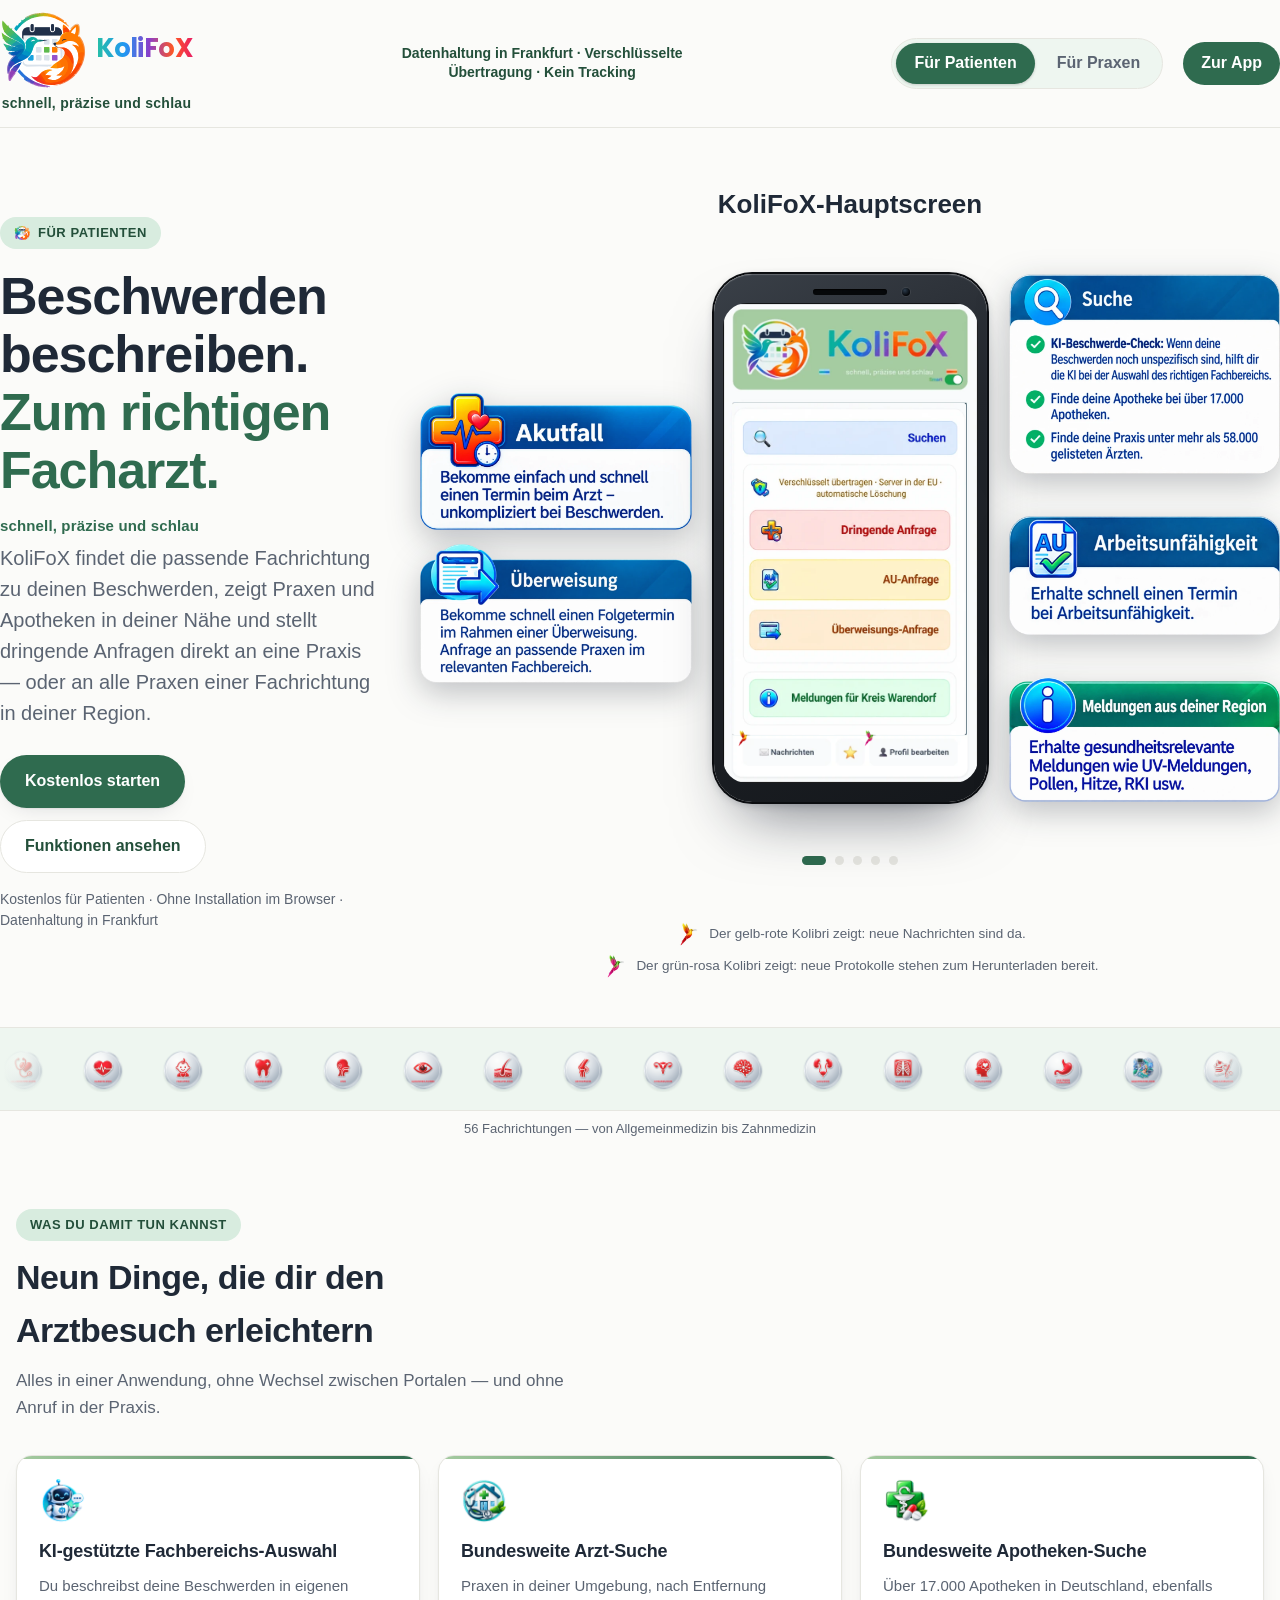
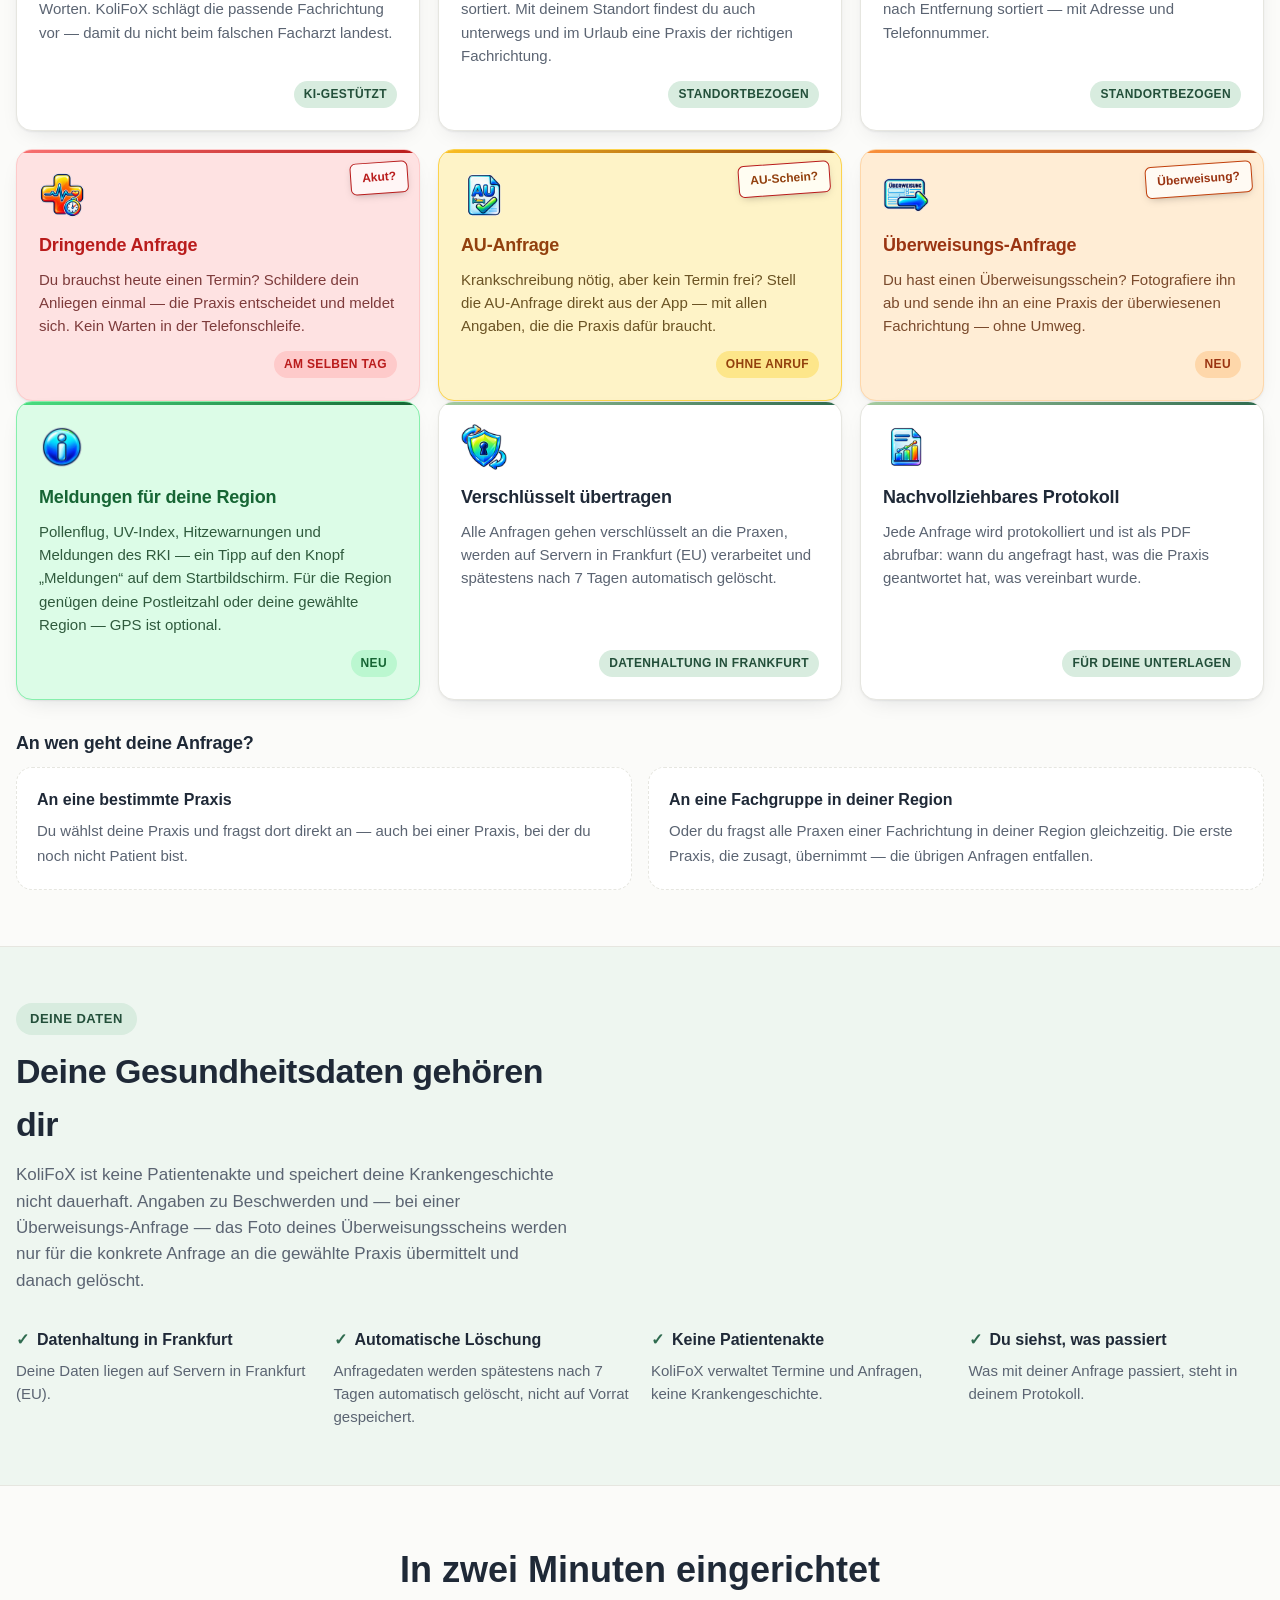
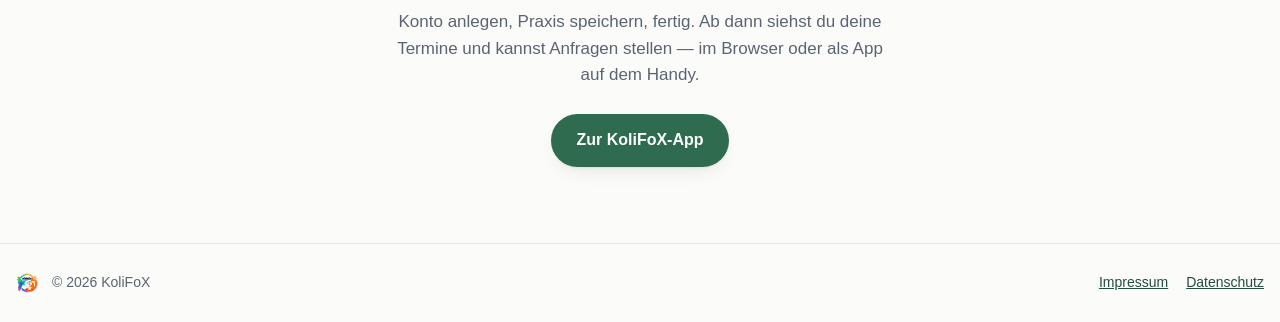
==== commit 72f2e479: "Landing-Entwurf: Siegel-Badge im Kopf durch nuechterne Textzeile ersetzt DSGVO-Chat (22.10.): "DSGVO" ====
--- a/entwuerfe/produktseite/index.html
+++ b/entwuerfe/produktseite/index.html
@@ -18,8 +18,7 @@
       <span class="head-slogan">schnell, präzise und schlau</span>
     </div>
     <div class="head-spacer"></div>
-    <img class="head-badge" src="assets/kacheln/badge.webp"
-         alt="DSGVO-konform · EU-Server · verschlüsselte Übertragung">
+    <p class="head-vertrauen">Datenhaltung in Frankfurt · Verschlüsselte Übertragung · Kein Tracking</p>
     <div class="head-spacer"></div>
     <div class="switch" role="tablist" aria-label="Ansicht wählen">
       <button role="tab" id="tab-pat" aria-controls="view-pat" aria-selected="true">Für Patienten</button>
--- a/entwuerfe/produktseite/produktseite.css
+++ b/entwuerfe/produktseite/produktseite.css
@@ -55,7 +55,11 @@
   font-size: 14px; font-weight: 600; letter-spacing: .02em; color: var(--brand-dark);
   white-space: nowrap;
 }
-.head-badge { height: 62px; width: auto; display: block; }
+/* Vertrauenszeile statt Siegel-Bild: nuechterner Text, kein Pruefsiegel-Eindruck (DSGVO-Chat 22.10.) */
+.head-vertrauen {
+  margin: 0; max-width: 330px; text-align: center; line-height: 1.4;
+  font-size: 14px; font-weight: 600; color: var(--brand-dark);
+}
 .head-spacer { flex: 1 1 auto; }
 
 /* Ansichts-Umschalter */
@@ -579,8 +583,8 @@
 /* Ansichten */
 .view[hidden] { display: none; }
 
-/* Das Siegel braucht Breite; darunter bleibt es weg, damit der Umschalter Platz hat. */
-@media (max-width: 1100px) { .head-badge { display: none; } }
+/* Die Vertrauenszeile braucht Breite; darunter bleibt es weg, damit der Umschalter Platz hat. */
+@media (max-width: 1100px) { .head-vertrauen { display: none; } }
 
 @media (max-width: 720px) {
   .head-row { flex-wrap: wrap; gap: 10px; }
@@ -611,6 +615,17 @@
   display: block; width: 100%; height: auto;
   filter: drop-shadow(0 10px 16px rgba(16, 24, 40, .26));
 }
+/* Spalte mit Kacheln: untereinander gestapelt, links mittig, rechts ueber die ganze Hoehe.
+   Die Hoehe einer Kachel haengt von der Spaltenbreite ab; feste Prozenthoehen wie bei den
+   Fahnen wuerden sich je nach Fenstergroesse ueberlappen. */
+.tour-spalte.kacheln { display: flex; flex-direction: column; gap: 14px; }
+.tour-spalte.links.kacheln  { justify-content: center; align-items: flex-end; }
+.tour-spalte.rechts.kacheln { justify-content: space-between; align-items: flex-start; }
+.tour.logo-links .tour-spalte.kacheln .fahne.kachel {
+  position: static; max-width: 320px; transform: translateY(8px);
+}
+.tour.logo-links .tour-spalte.kacheln .fahne.kachel.sichtbar { transform: none; }
+
 @media (max-width: 900px) {
   /* untereinander statt am Handy: die Verschiebung um die halbe Hoehe gilt nur fuer
      die Fahnen im Raster, sonst ruecken die hohen Kacheln ins Handy hinein */
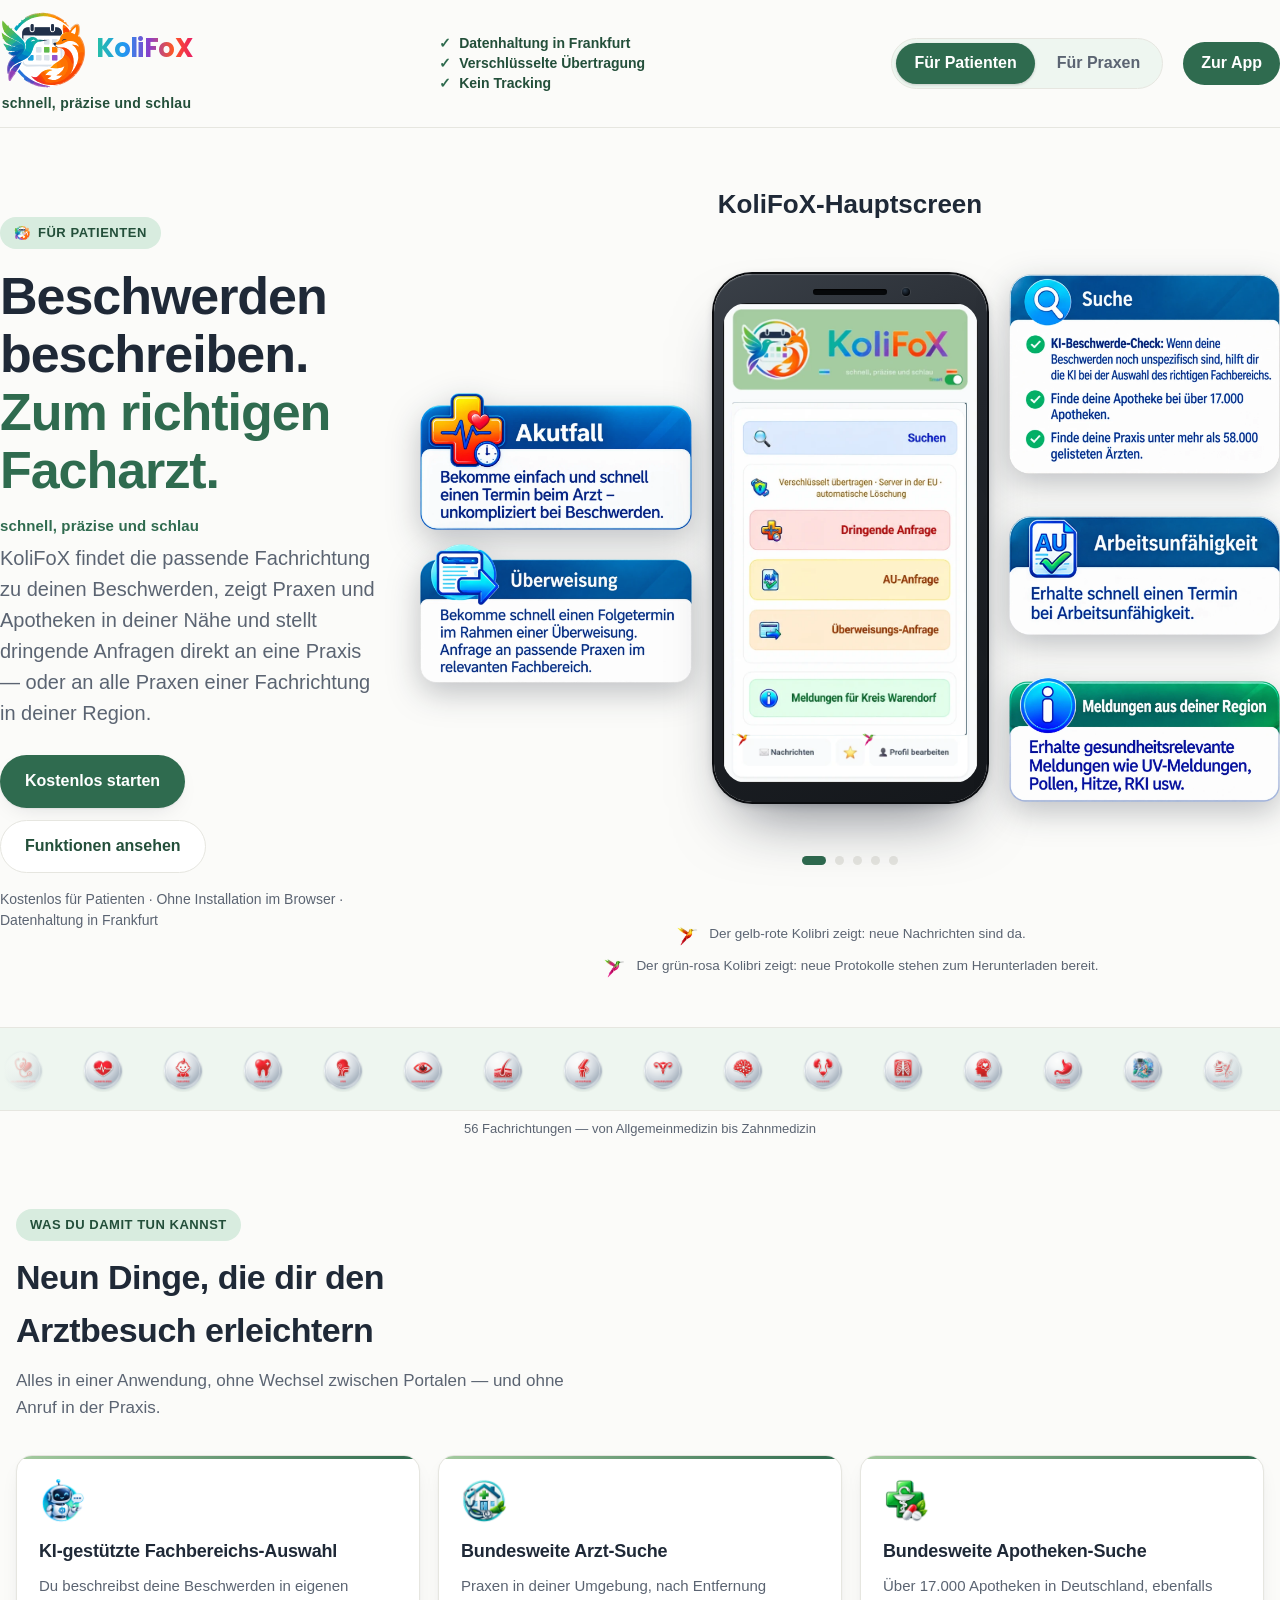
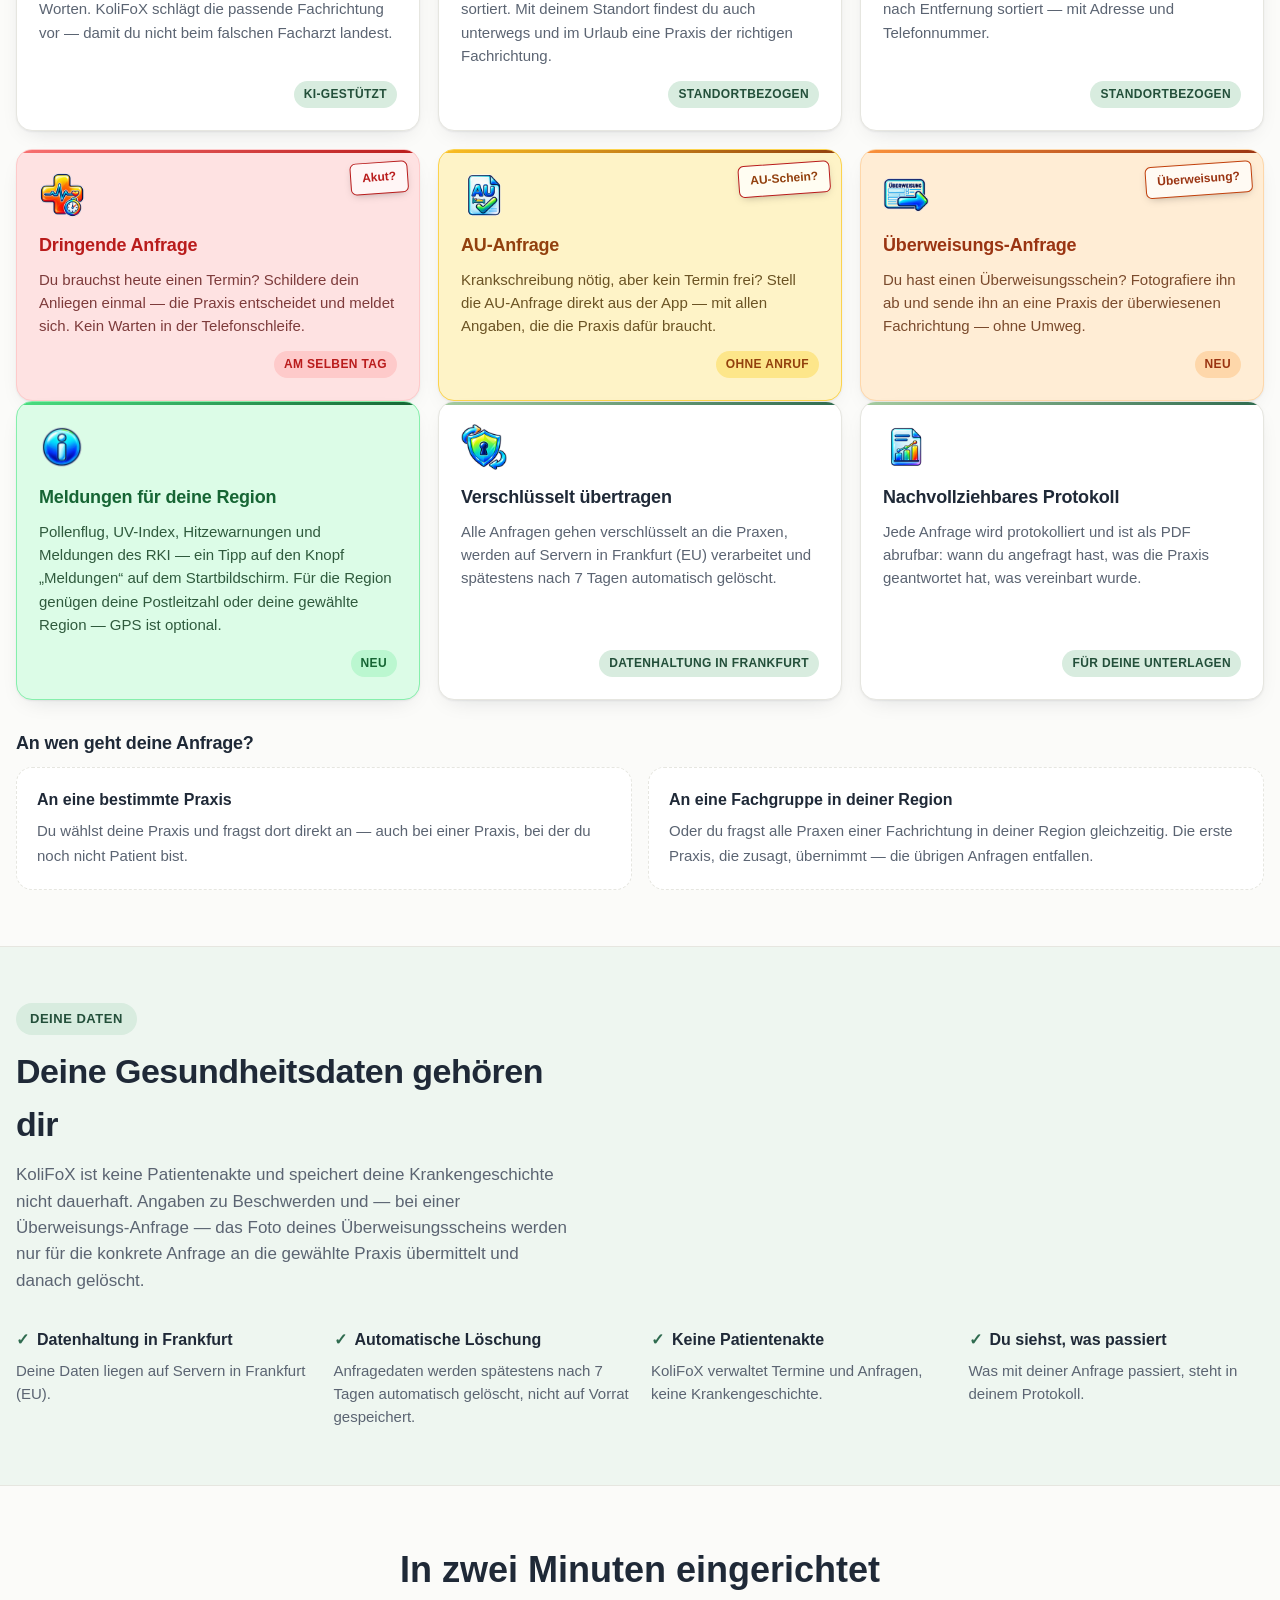
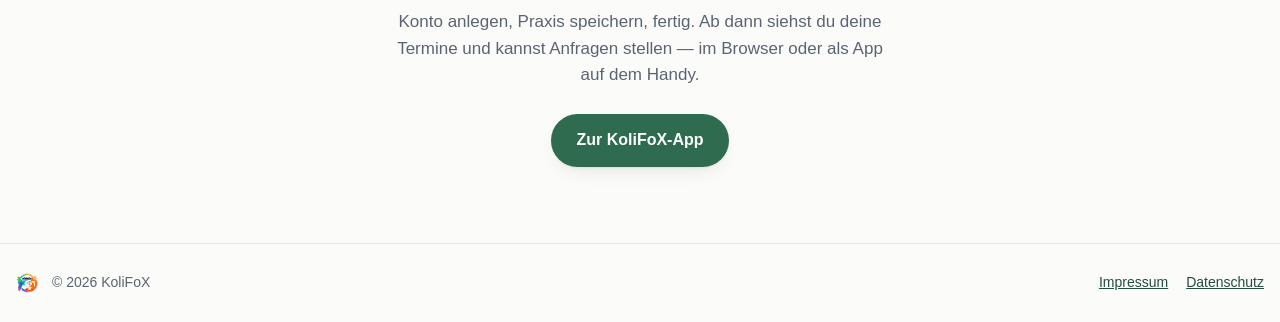
==== commit eded788d: "Landing-Entwurf: Vertrauenszeile im Kopf als drei kurze Zeilen mit Haken Der Zeilenumbruch mitten in" ====
--- a/entwuerfe/produktseite/index.html
+++ b/entwuerfe/produktseite/index.html
@@ -18,7 +18,11 @@
       <span class="head-slogan">schnell, präzise und schlau</span>
     </div>
     <div class="head-spacer"></div>
-    <p class="head-vertrauen">Datenhaltung in Frankfurt · Verschlüsselte Übertragung · Kein Tracking</p>
+    <ul class="head-vertrauen">
+      <li>Datenhaltung in Frankfurt</li>
+      <li>Verschlüsselte Übertragung</li>
+      <li>Kein Tracking</li>
+    </ul>
     <div class="head-spacer"></div>
     <div class="switch" role="tablist" aria-label="Ansicht wählen">
       <button role="tab" id="tab-pat" aria-controls="view-pat" aria-selected="true">Für Patienten</button>
--- a/entwuerfe/produktseite/produktseite.css
+++ b/entwuerfe/produktseite/produktseite.css
@@ -57,9 +57,11 @@
 }
 /* Vertrauenszeile statt Siegel-Bild: nuechterner Text, kein Pruefsiegel-Eindruck (DSGVO-Chat 22.10.) */
 .head-vertrauen {
-  margin: 0; max-width: 330px; text-align: center; line-height: 1.4;
+  list-style: none; margin: 0; padding: 0; line-height: 1.45;
   font-size: 14px; font-weight: 600; color: var(--brand-dark);
 }
+.head-vertrauen li { white-space: nowrap; }
+.head-vertrauen li::before { content: "✓"; color: var(--brand); margin-right: 8px; }
 .head-spacer { flex: 1 1 auto; }
 
 /* Ansichts-Umschalter */
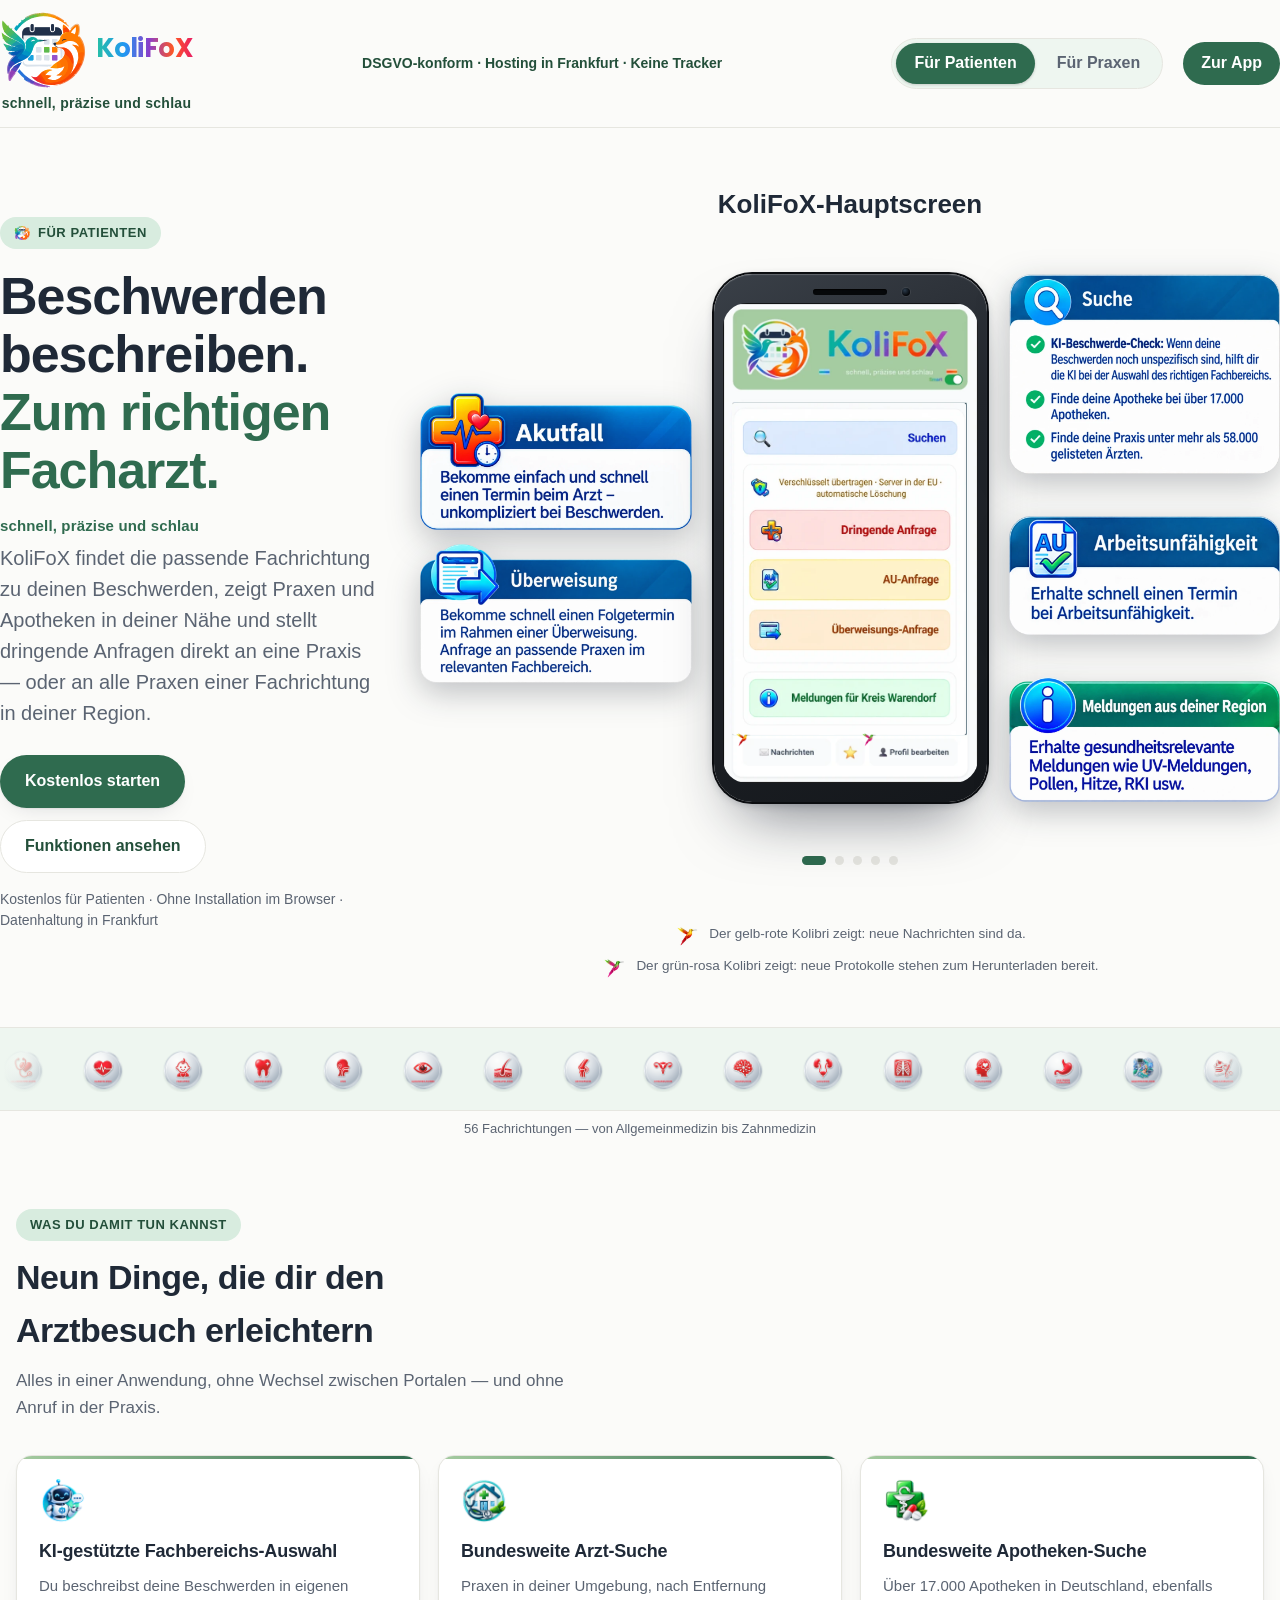
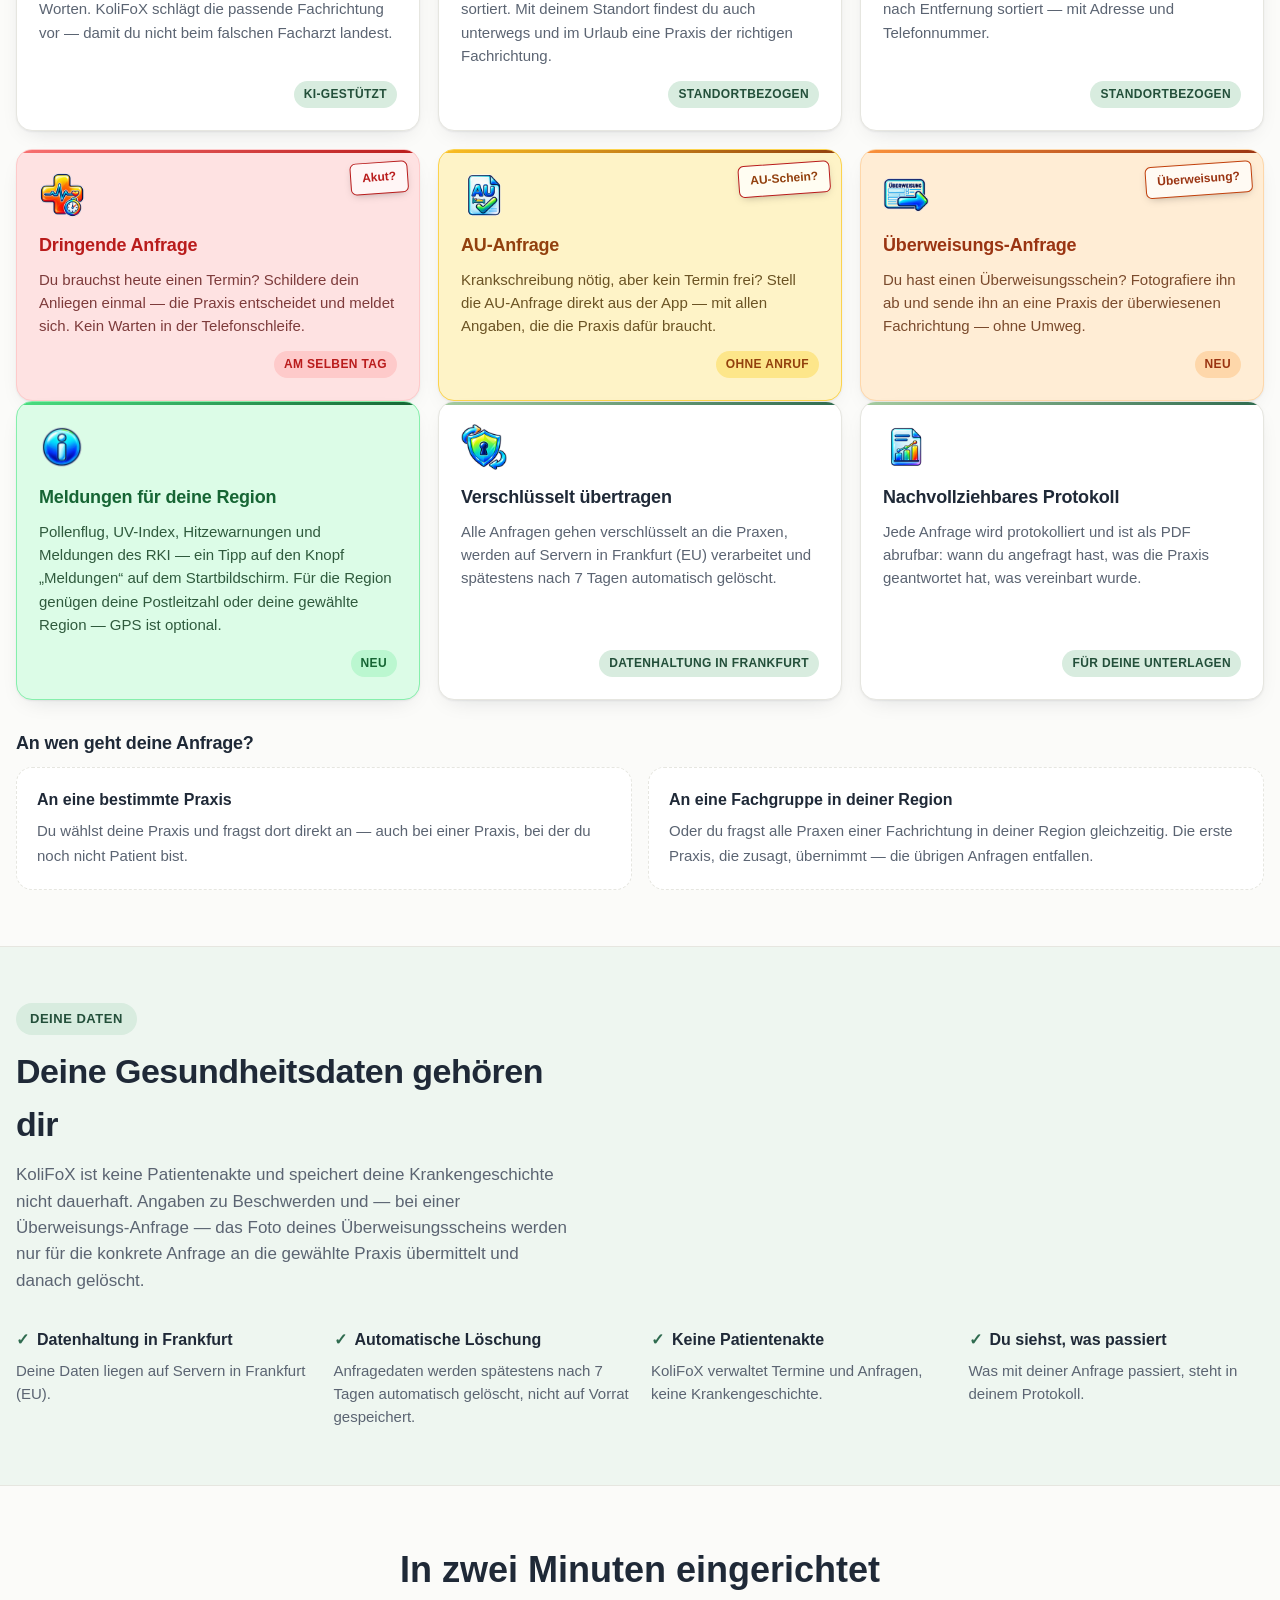
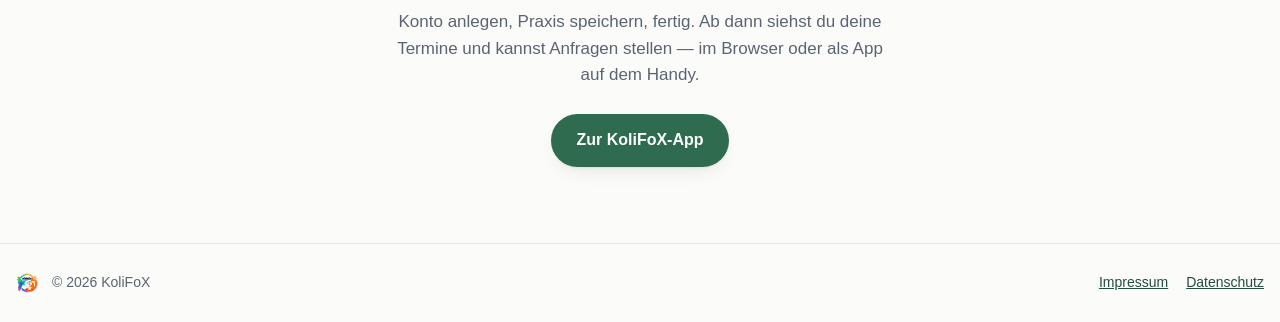
==== commit 54174290: "Landing-Entwurf: Kopfzeile "DSGVO-konform · Hosting in Frankfurt · Keine Tracker" als schlichter Tex" ====
--- a/entwuerfe/produktseite/index.html
+++ b/entwuerfe/produktseite/index.html
@@ -18,11 +18,7 @@
       <span class="head-slogan">schnell, präzise und schlau</span>
     </div>
     <div class="head-spacer"></div>
-    <ul class="head-vertrauen">
-      <li>Datenhaltung in Frankfurt</li>
-      <li>Verschlüsselte Übertragung</li>
-      <li>Kein Tracking</li>
-    </ul>
+    <p class="head-vertrauen">DSGVO-konform · Hosting in Frankfurt · Keine Tracker</p>
     <div class="head-spacer"></div>
     <div class="switch" role="tablist" aria-label="Ansicht wählen">
       <button role="tab" id="tab-pat" aria-controls="view-pat" aria-selected="true">Für Patienten</button>
--- a/entwuerfe/produktseite/produktseite.css
+++ b/entwuerfe/produktseite/produktseite.css
@@ -55,13 +55,12 @@
   font-size: 14px; font-weight: 600; letter-spacing: .02em; color: var(--brand-dark);
   white-space: nowrap;
 }
-/* Vertrauenszeile statt Siegel-Bild: nuechterner Text, kein Pruefsiegel-Eindruck (DSGVO-Chat 22.10.) */
+/* Vertrauenszeile als schlichter Text, ausdruecklich ohne Rahmen, Haken oder Siegel-Optik
+   (DSGVO-Chat 22.10.: Siegel-Form waere nach UWG abmahnfaehig, die Textzeile nicht). */
 .head-vertrauen {
-  list-style: none; margin: 0; padding: 0; line-height: 1.45;
+  margin: 0; white-space: nowrap; text-align: center;
   font-size: 14px; font-weight: 600; color: var(--brand-dark);
 }
-.head-vertrauen li { white-space: nowrap; }
-.head-vertrauen li::before { content: "✓"; color: var(--brand); margin-right: 8px; }
 .head-spacer { flex: 1 1 auto; }
 
 /* Ansichts-Umschalter */
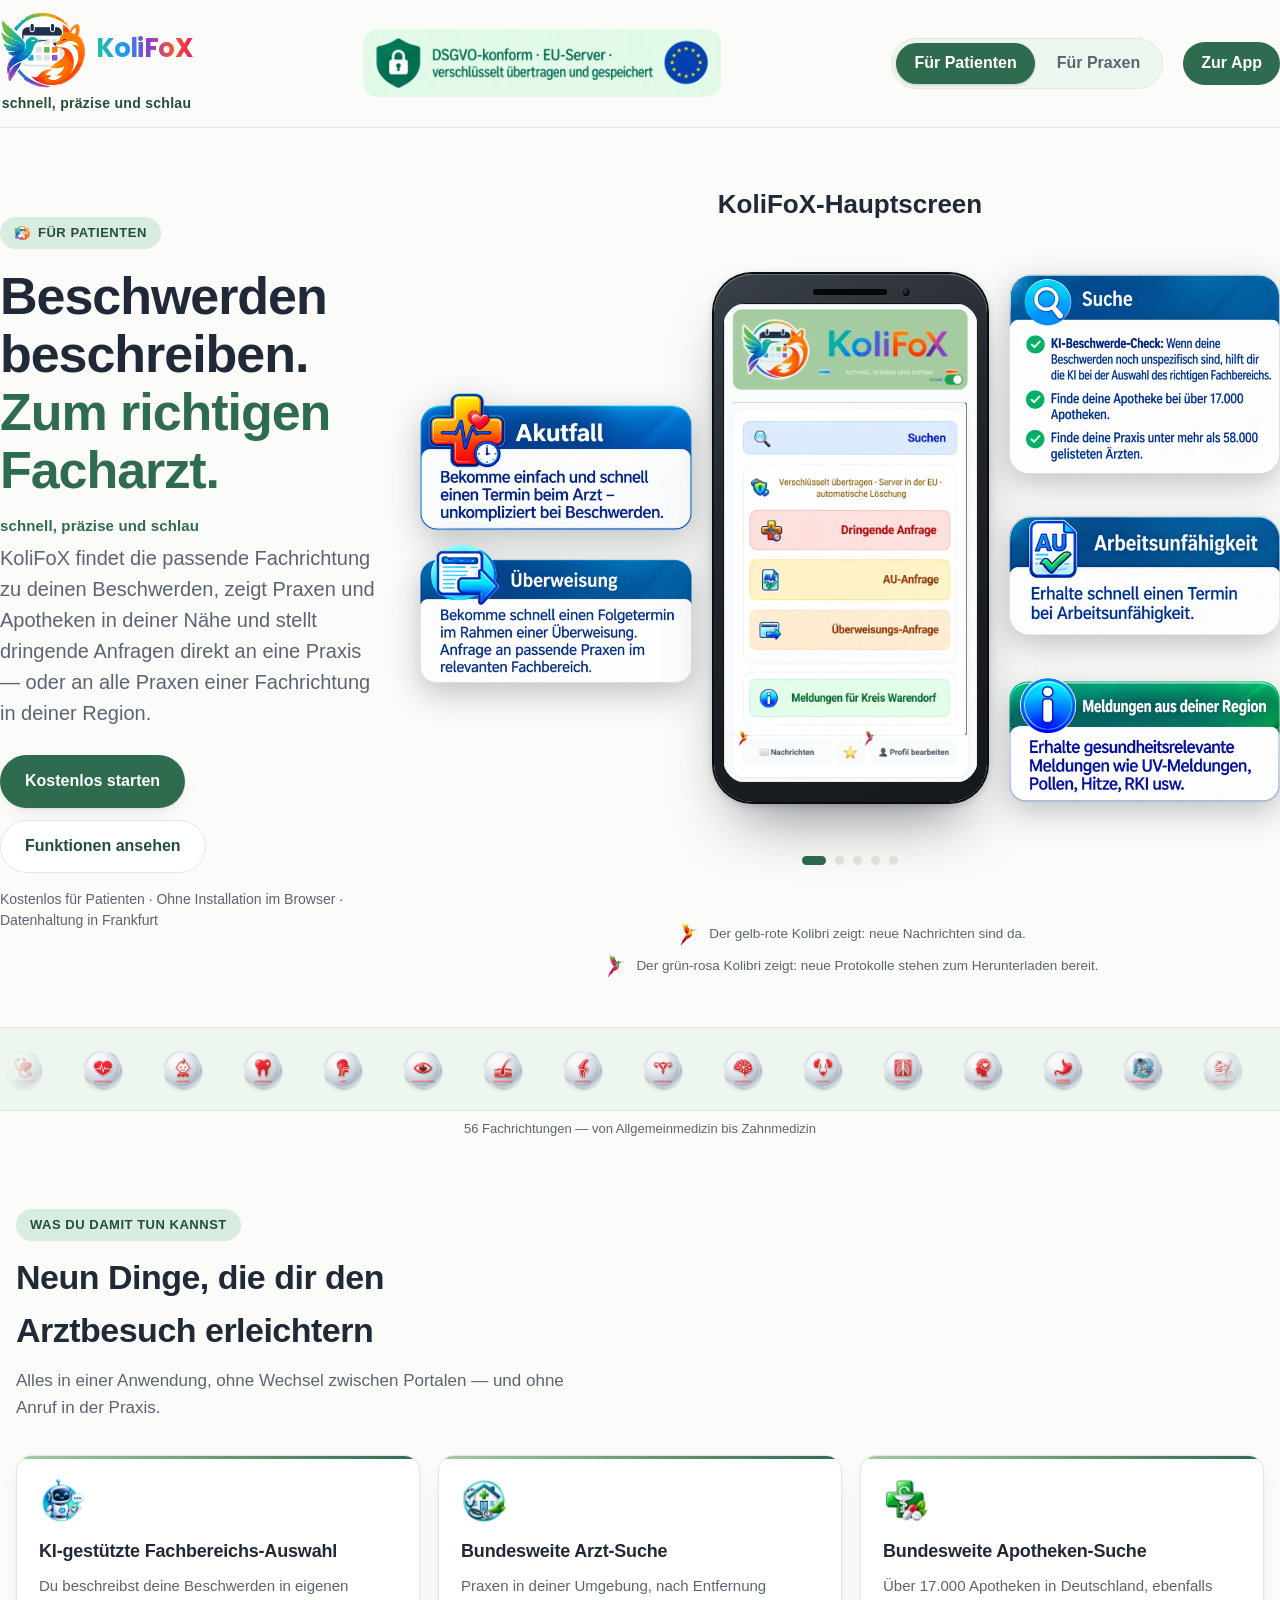
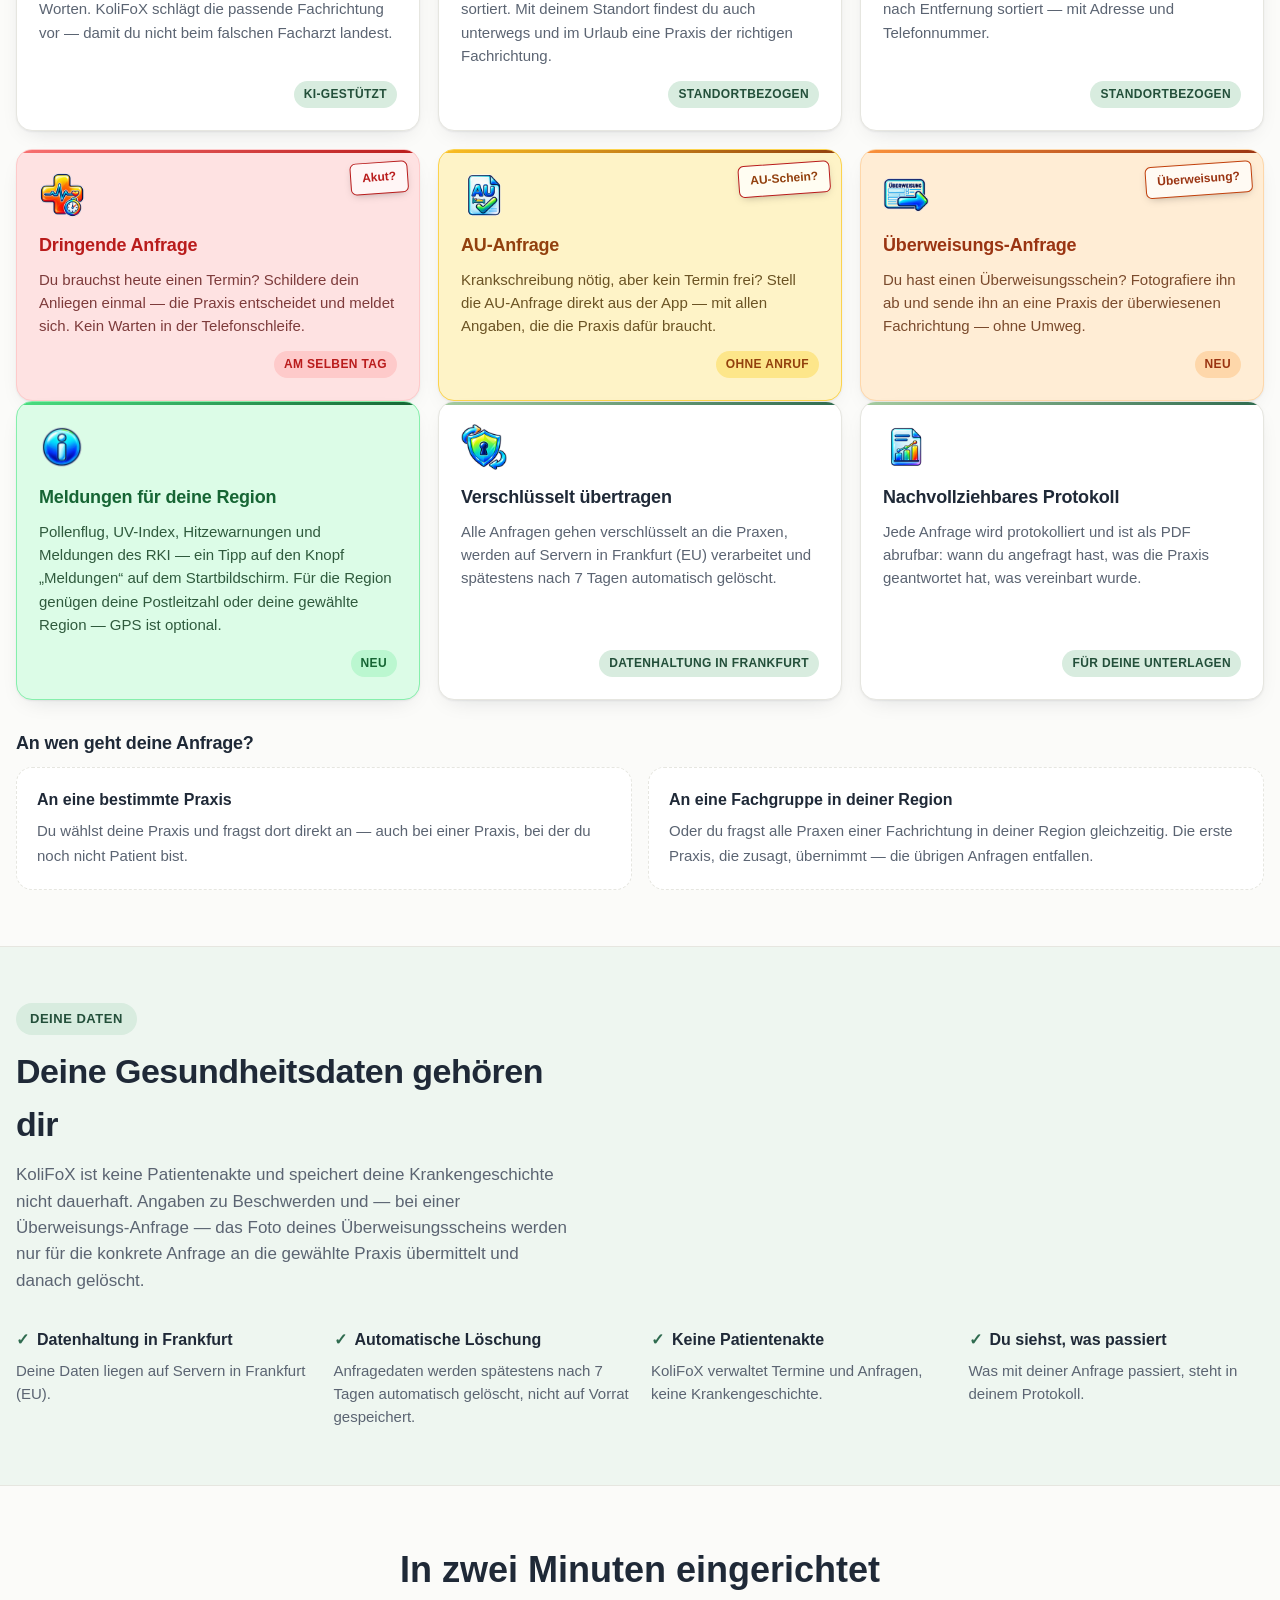
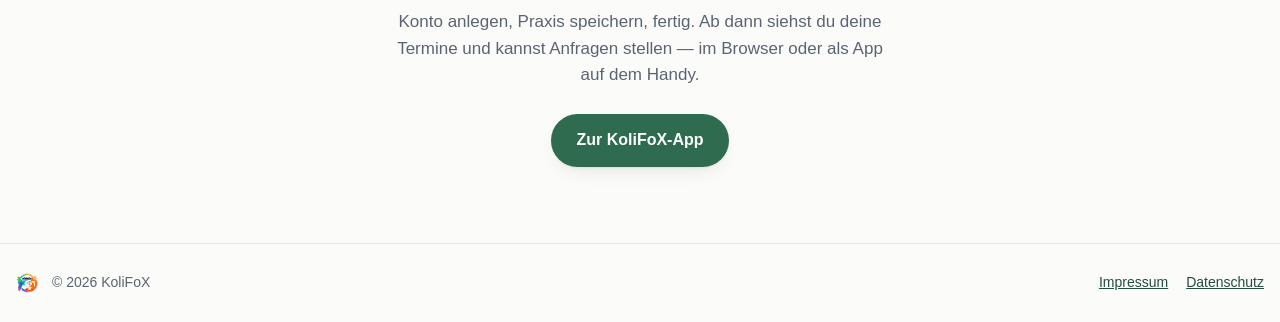
==== commit 64c22fb7: "Landing-Entwurf: DSGVO-Pill im Kopf mit "verschluesselt uebertragen und gespeichert" Badge von Matth" ====
--- a/entwuerfe/produktseite/index.html
+++ b/entwuerfe/produktseite/index.html
@@ -18,7 +18,8 @@
       <span class="head-slogan">schnell, präzise und schlau</span>
     </div>
     <div class="head-spacer"></div>
-    <p class="head-vertrauen">DSGVO-konform · Hosting in Frankfurt · Keine Tracker</p>
+    <img class="head-badge" src="assets/kacheln/badge.webp"
+         alt="DSGVO-konform · EU-Server · verschlüsselt übertragen und gespeichert">
     <div class="head-spacer"></div>
     <div class="switch" role="tablist" aria-label="Ansicht wählen">
       <button role="tab" id="tab-pat" aria-controls="view-pat" aria-selected="true">Für Patienten</button>
--- a/entwuerfe/produktseite/produktseite.css
+++ b/entwuerfe/produktseite/produktseite.css
@@ -55,12 +55,9 @@
   font-size: 14px; font-weight: 600; letter-spacing: .02em; color: var(--brand-dark);
   white-space: nowrap;
 }
-/* Vertrauenszeile als schlichter Text, ausdruecklich ohne Rahmen, Haken oder Siegel-Optik
-   (DSGVO-Chat 22.10.: Siegel-Form waere nach UWG abmahnfaehig, die Textzeile nicht). */
-.head-vertrauen {
-  margin: 0; white-space: nowrap; text-align: center;
-  font-size: 14px; font-weight: 600; color: var(--brand-dark);
-}
+/* Pill im Kopf (Wortlaut vom DSGVO-Chat freigegeben, 22.10.). Grenzen: Schild OHNE Haken,
+   keine Flagge im Schild, keine Siegel-/Bandform, keine Zusaetze wie "geprueft" oder "zertifiziert". */
+.head-badge { height: 68px; width: auto; display: block; }
 .head-spacer { flex: 1 1 auto; }
 
 /* Ansichts-Umschalter */
@@ -584,8 +581,8 @@
 /* Ansichten */
 .view[hidden] { display: none; }
 
-/* Die Vertrauenszeile braucht Breite; darunter bleibt es weg, damit der Umschalter Platz hat. */
-@media (max-width: 1100px) { .head-vertrauen { display: none; } }
+/* Die Pill braucht Breite; darunter bleibt es weg, damit der Umschalter Platz hat. */
+@media (max-width: 1100px) { .head-badge { display: none; } }
 
 @media (max-width: 720px) {
   .head-row { flex-wrap: wrap; gap: 10px; }
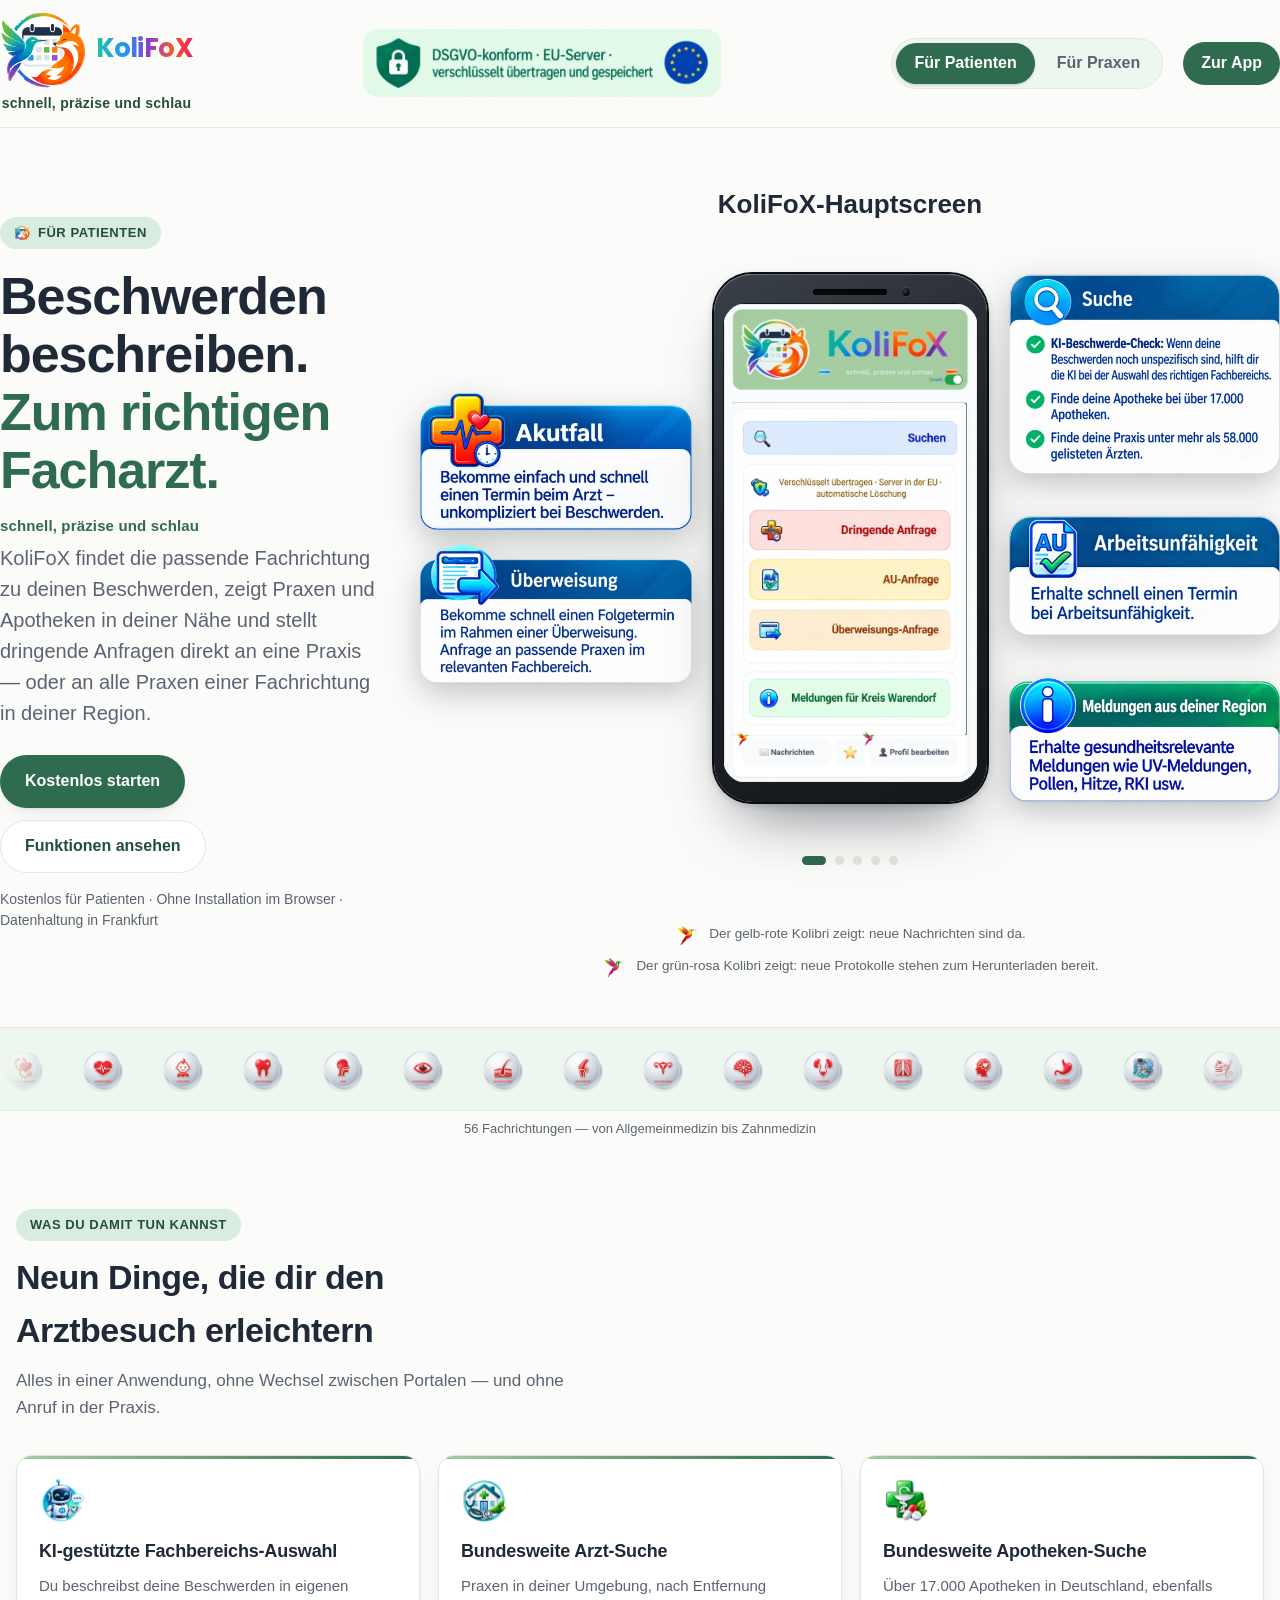
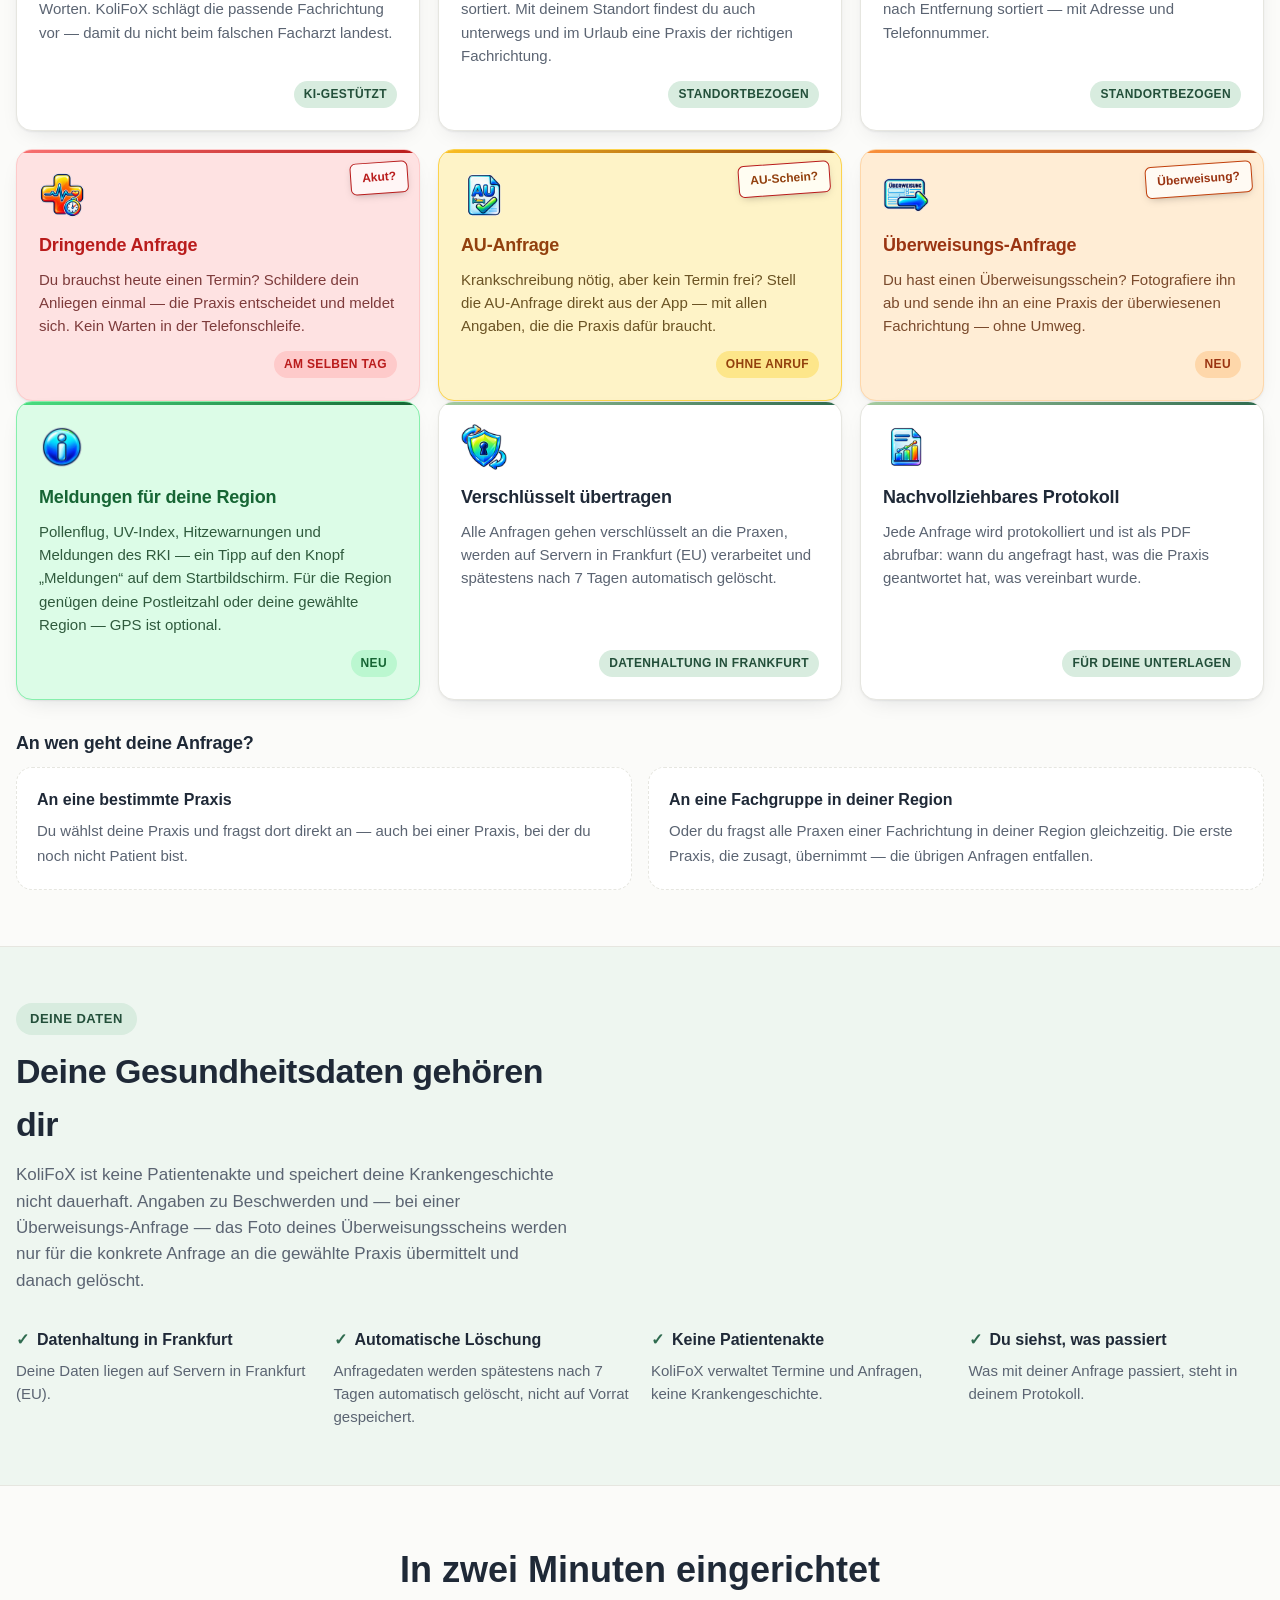
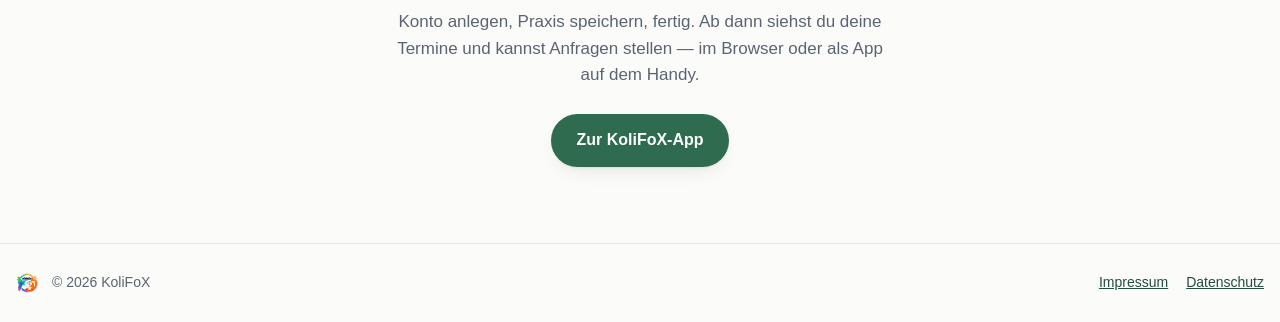
==== commit ff9e9ef3: "Landing-Entwurf: Schleier "In Validierung" ueber dem Datenschutz-Block der Praxen-Ansicht Halbtransp" ====
--- a/entwuerfe/produktseite/index.html
+++ b/entwuerfe/produktseite/index.html
@@ -430,6 +430,9 @@
            belegbar, nachweisfähig.</p>
       </div>
 
+      <!-- Solange die Aussagen gegen die reale Umgebung geprueft werden (DSGVO-Chat, Punkte 7-13),
+           liegt ein Schleier mit "In Validierung" darueber. Deckkraft: --validierung-deckkraft im CSS. -->
+      <div class="validierung">
       <div class="grid">
         <article class="feat">
           <img class="feat-icon" src="assets/neu/server.png" alt="">
@@ -481,6 +484,8 @@
              Nachweis-Spuren ohne medizinischen Inhalt bleiben drei Jahre für Nachprüfungen.</p>
           <span class="tag">Keine Aufräumarbeit</span>
         </article>
+      </div>
+        <div class="validierung-rahmen" role="note"><span>In Validierung</span></div>
       </div>
     </div>
   </section>
--- a/entwuerfe/produktseite/produktseite.css
+++ b/entwuerfe/produktseite/produktseite.css
@@ -630,3 +630,19 @@
   .tour .fahne, .tour .fahne.sichtbar { transform: none; }
   .tour.logo-links .fahne.kachel { width: calc(100% - 32px); max-width: 420px; margin: 0 auto; }
 }
+
+/* Schleier ueber noch nicht geprueften Aussagen: Text "In Validierung", Deckkraft einstellbar.
+   Hinweis: Der Schleier ist nur optisch, der Text darunter bleibt im HTML (Suchmaschinen, Screenreader). */
+.validierung { --validierung-deckkraft: 72%; position: relative; }
+.validierung-rahmen {
+  position: absolute; inset: -12px; z-index: 2; border-radius: 22px;
+  display: flex; align-items: center; justify-content: center;
+  background: color-mix(in srgb, var(--bg) var(--validierung-deckkraft), transparent);
+  backdrop-filter: blur(1.5px);
+  border: 2px dashed var(--brand);
+}
+.validierung-rahmen span {
+  padding: 12px 30px; border-radius: 999px;
+  background: var(--card); border: 1px solid var(--border); box-shadow: var(--shadow);
+  color: var(--brand-dark); font-size: clamp(20px, 3vw, 32px); font-weight: 800; letter-spacing: .02em;
+}
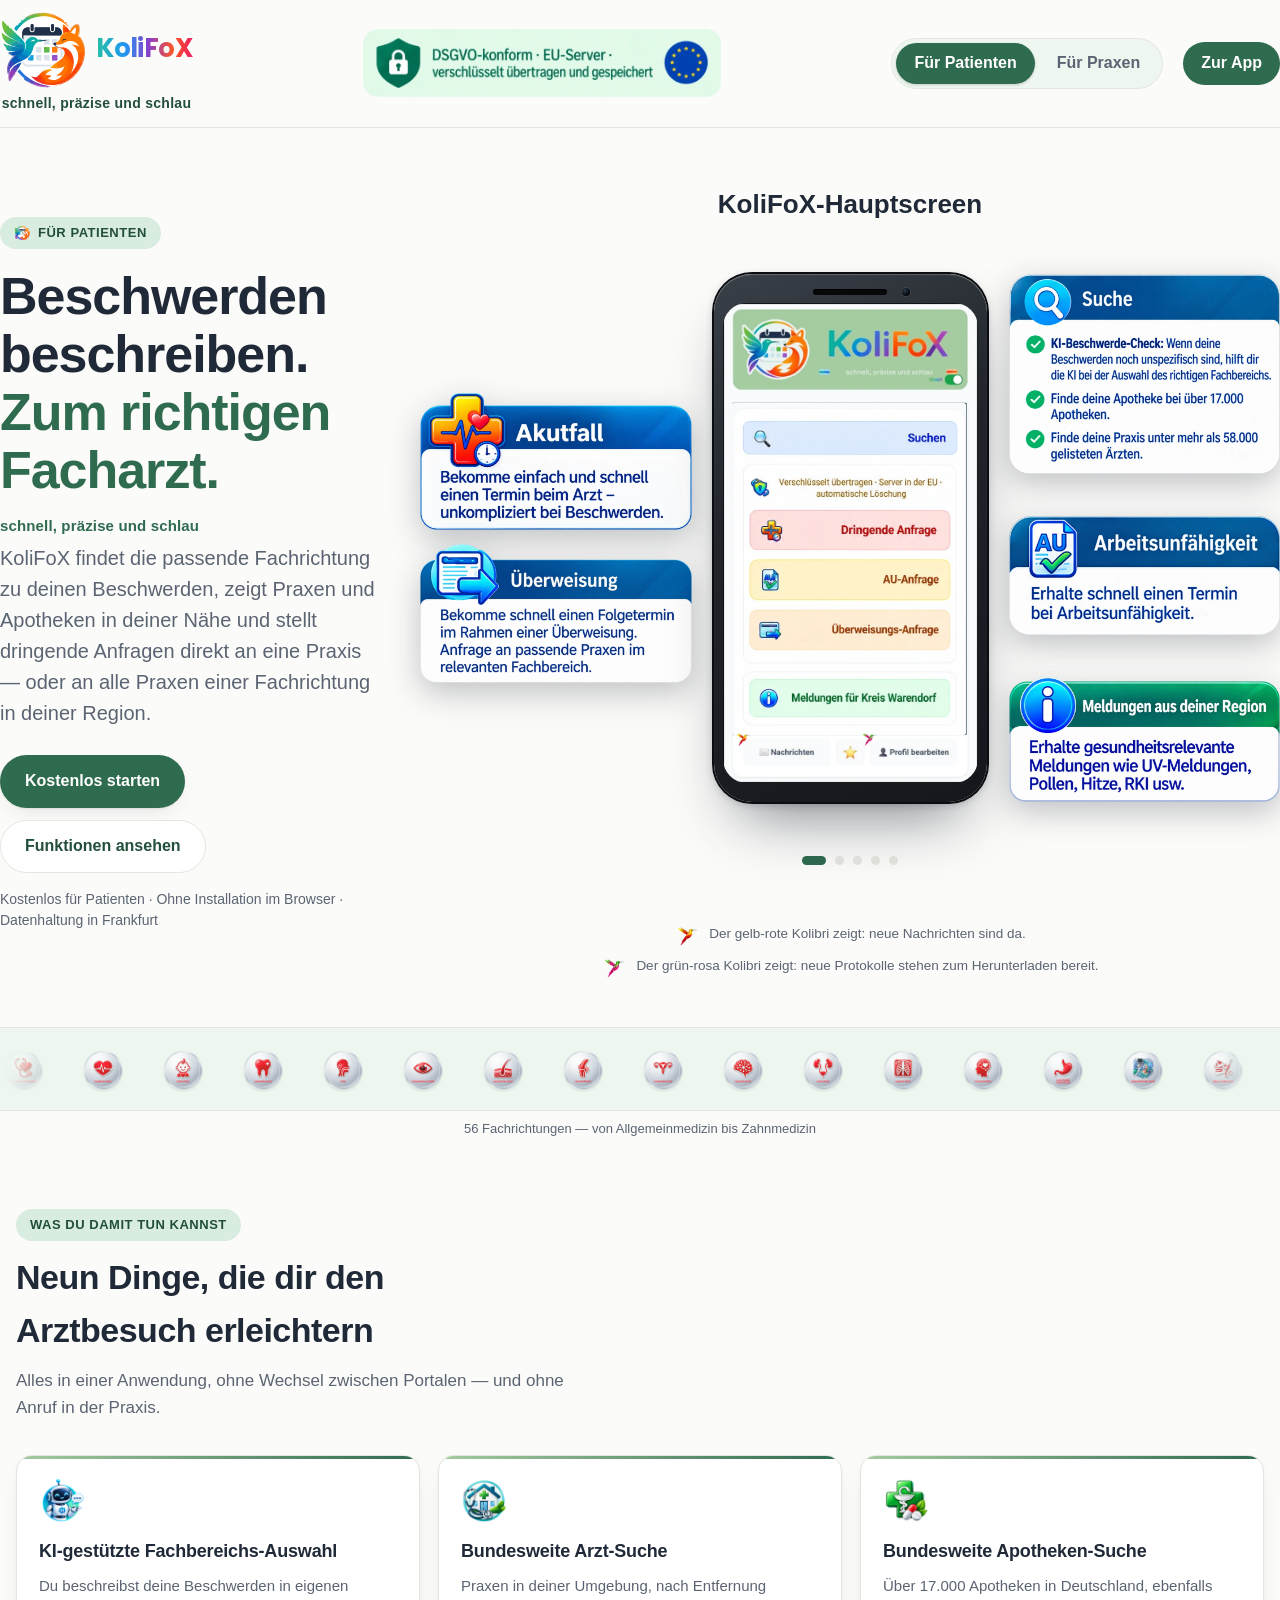
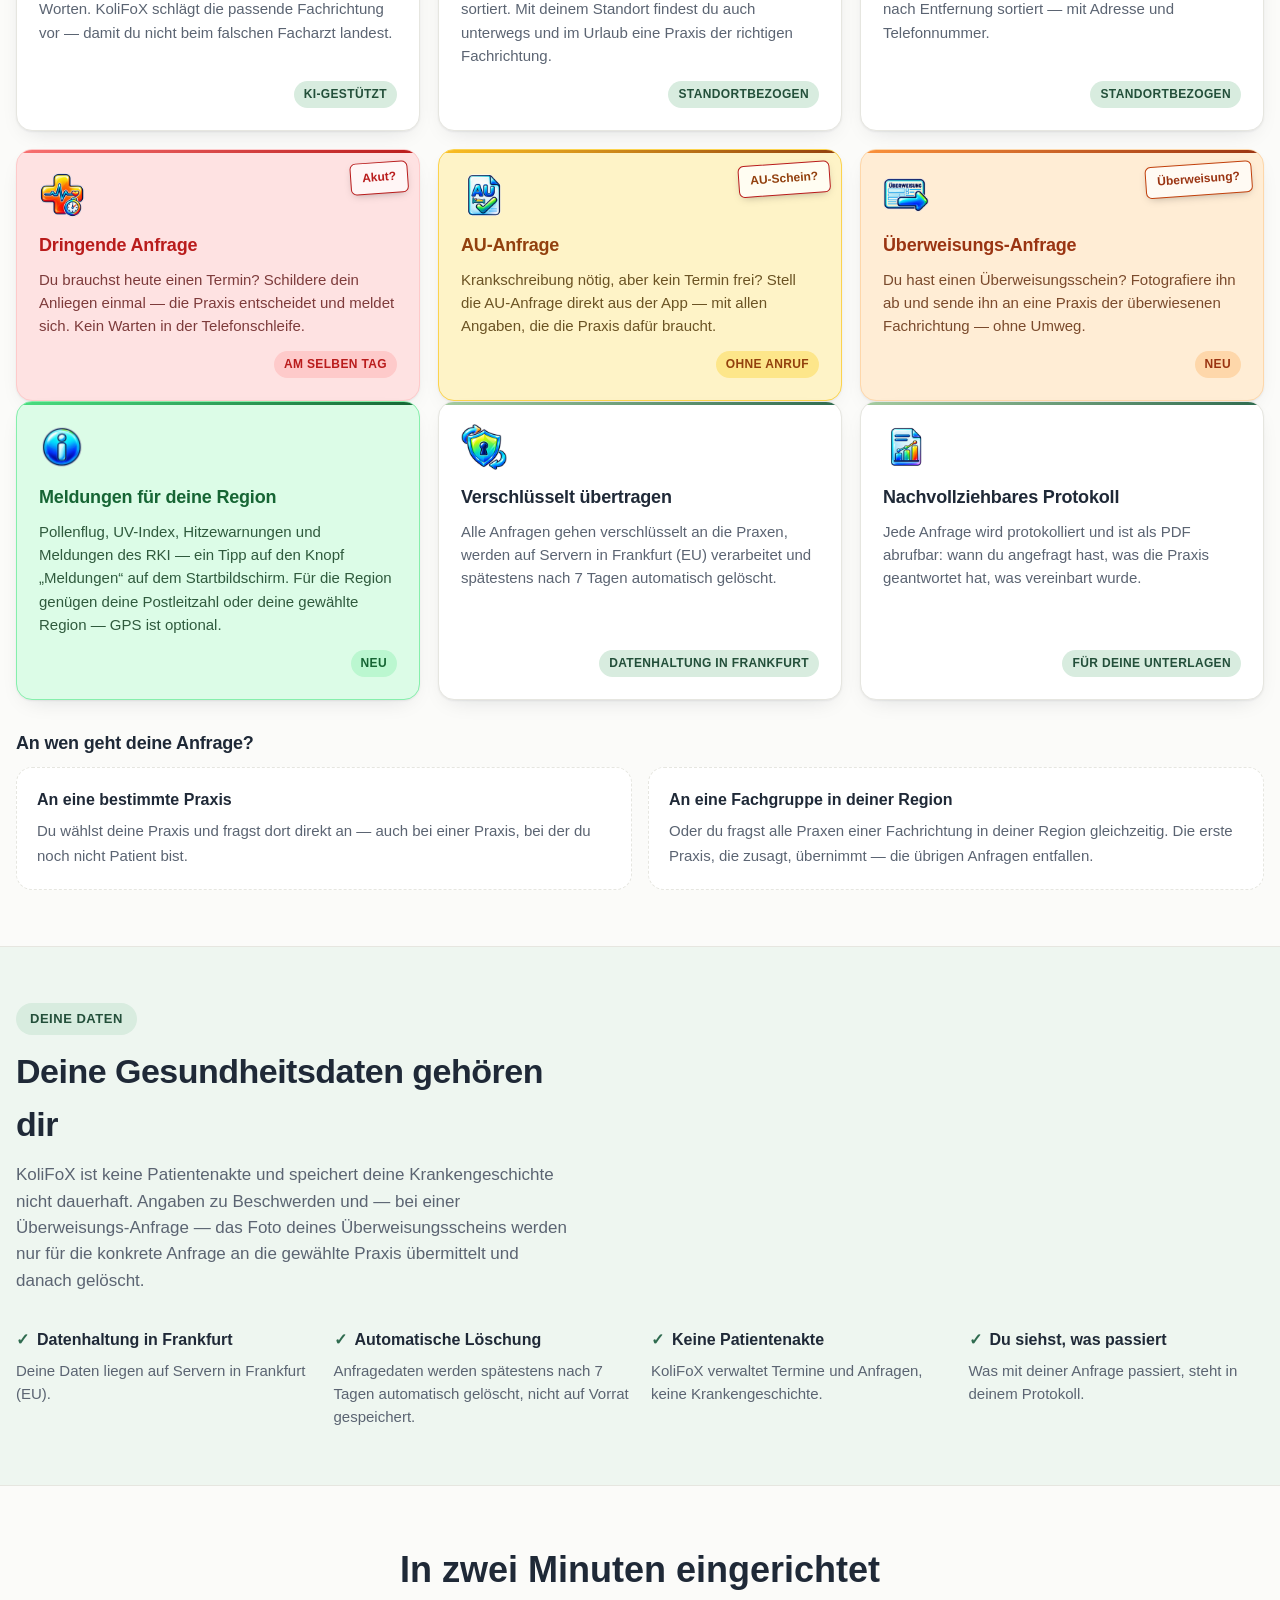
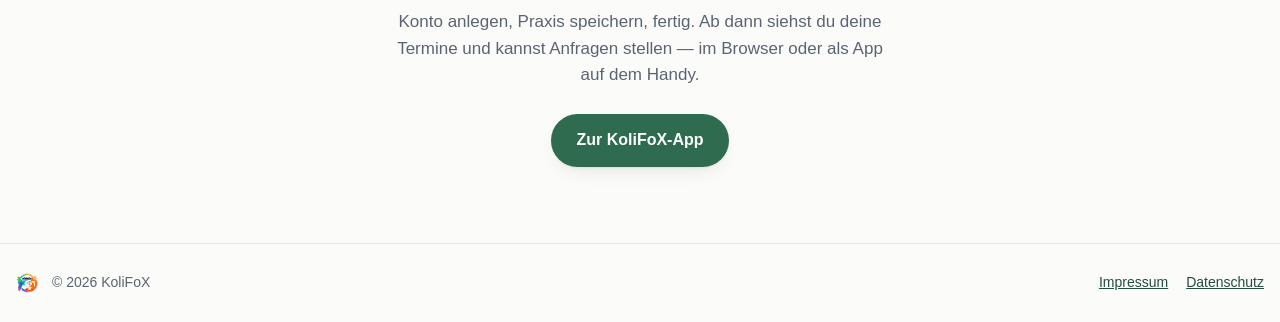
==== commit d462d2fd: "Landing-Entwurf: Datenschutz-Karten der Praxen-Ansicht nach DSGVO-Freigabe (AVV, Zwei-Faktor, Loesch" ====
--- a/entwuerfe/produktseite/index.html
+++ b/entwuerfe/produktseite/index.html
@@ -446,8 +446,8 @@
           <img class="feat-icon" src="assets/neu/verschluesselung.png" alt="">
           <h3>Fertiger AV-Vertrag</h3>
           <p>Auftragsverarbeitungsvertrag nach Art. 28 DSGVO mit allen technisch-organisatorischen
-             Maßnahmen liegt vor — Sie müssen weder eigene Verträge entwerfen noch Dienstleister
-             einzeln prüfen.</p>
+             Maßnahmen liegt vor — Sie müssen keine eigenen Verträge aufsetzen und keine Sub-Verträge
+             mit unseren Dienstleistern schließen.</p>
           <span class="tag">AVV + Anhänge</span>
         </article>
 
@@ -455,8 +455,8 @@
           <img class="feat-icon" src="assets/icons/icon-arzt.png" alt="">
           <h3>Zwei-Faktor-Anmeldung</h3>
           <p>Alle Cockpit-Konten — Sekretariat, Anfrage-Annahme, Ärztinnen, Ärzte, Assistenz —
-             werden ab dem Pilotbetrieb zwei-Faktor-pflichtig. Keine Komfort-Option, sondern Standard.</p>
-          <span class="tag">Pflicht ab Pilotbetrieb</span>
+             sind zwei-Faktor-pflichtig. Keine Komfort-Option, sondern Standard.</p>
+          <span class="tag">Standard, nicht optional</span>
         </article>
 
         <article class="feat">
@@ -480,8 +480,9 @@
         <article class="feat">
           <img class="feat-icon" src="assets/neu/kalender.png" alt="">
           <h3>Automatische Löschfristen</h3>
-          <p>Inhaltsdaten werden je nach Anfrageart automatisch gelöscht, spätestens nach 7 Tagen.
-             Nachweis-Spuren ohne medizinischen Inhalt bleiben drei Jahre für Nachprüfungen.</p>
+          <p>Inhaltsdaten dringender Anfragen werden spätestens nach 7 Tagen automatisch gelöscht;
+             Terminmetadaten nach spätestens 90 Tagen. Löschungs-Nachweise nach Art. 5 Abs. 2 DSGVO
+             bleiben drei Jahre für die Rechenschaftspflicht.</p>
           <span class="tag">Keine Aufräumarbeit</span>
         </article>
       </div>
@@ -505,7 +506,7 @@
         <div class="step">
           <h3>Freischaltung</h3>
           <p>Wir prüfen die Angaben und schalten Ihr Praxis-Konto frei. Die Anmeldung läuft
-             ab dem Pilotbetrieb mit Zwei-Faktor-Schutz.</p>
+             mit Zwei-Faktor-Schutz.</p>
         </div>
         <div class="step">
           <h3>Loslegen</h3>
--- a/entwuerfe/produktseite/produktseite.css
+++ b/entwuerfe/produktseite/produktseite.css
@@ -633,9 +633,12 @@
 
 /* Schleier ueber noch nicht geprueften Aussagen: Text "In Validierung", Deckkraft einstellbar.
    Hinweis: Der Schleier ist nur optisch, der Text darunter bleibt im HTML (Suchmaschinen, Screenreader). */
-.validierung { --validierung-deckkraft: 72%; position: relative; }
+/* Der Rahmen sitzt auf dem Innenabstand (12px) um die Karten, nicht ausserhalb: so haelt er denselben
+   Abstand zum Satz darueber wie die Karten im Block davor. Die Karten selbst rutschen 12px tiefer;
+   das entfaellt mit dem Schleier. (margin-top wuerde mit dem Abstand der Ueberschrift verschmelzen.) */
+.validierung { --validierung-deckkraft: 72%; position: relative; padding: 12px; margin: 0 -12px; }
 .validierung-rahmen {
-  position: absolute; inset: -12px; z-index: 2; border-radius: 22px;
+  position: absolute; inset: 0; z-index: 2; border-radius: 22px;
   display: flex; align-items: center; justify-content: center;
   background: color-mix(in srgb, var(--bg) var(--validierung-deckkraft), transparent);
   backdrop-filter: blur(1.5px);
@@ -646,3 +649,8 @@
   background: var(--card); border: 1px solid var(--border); box-shadow: var(--shadow);
   color: var(--brand-dark); font-size: clamp(20px, 3vw, 32px); font-weight: 800; letter-spacing: .02em;
 }
+
+/* Ueberschrift "Rechtliche Grundlagen stehen bereit" und der Satz darunter je in einer Zeile:
+   die Kopfbreite von 62ch reichte dafuer nicht. Am Handy bricht beides von selbst um. */
+#pra-datenschutz .sec-head,
+#pra-datenschutz .sec-head p { max-width: none; }
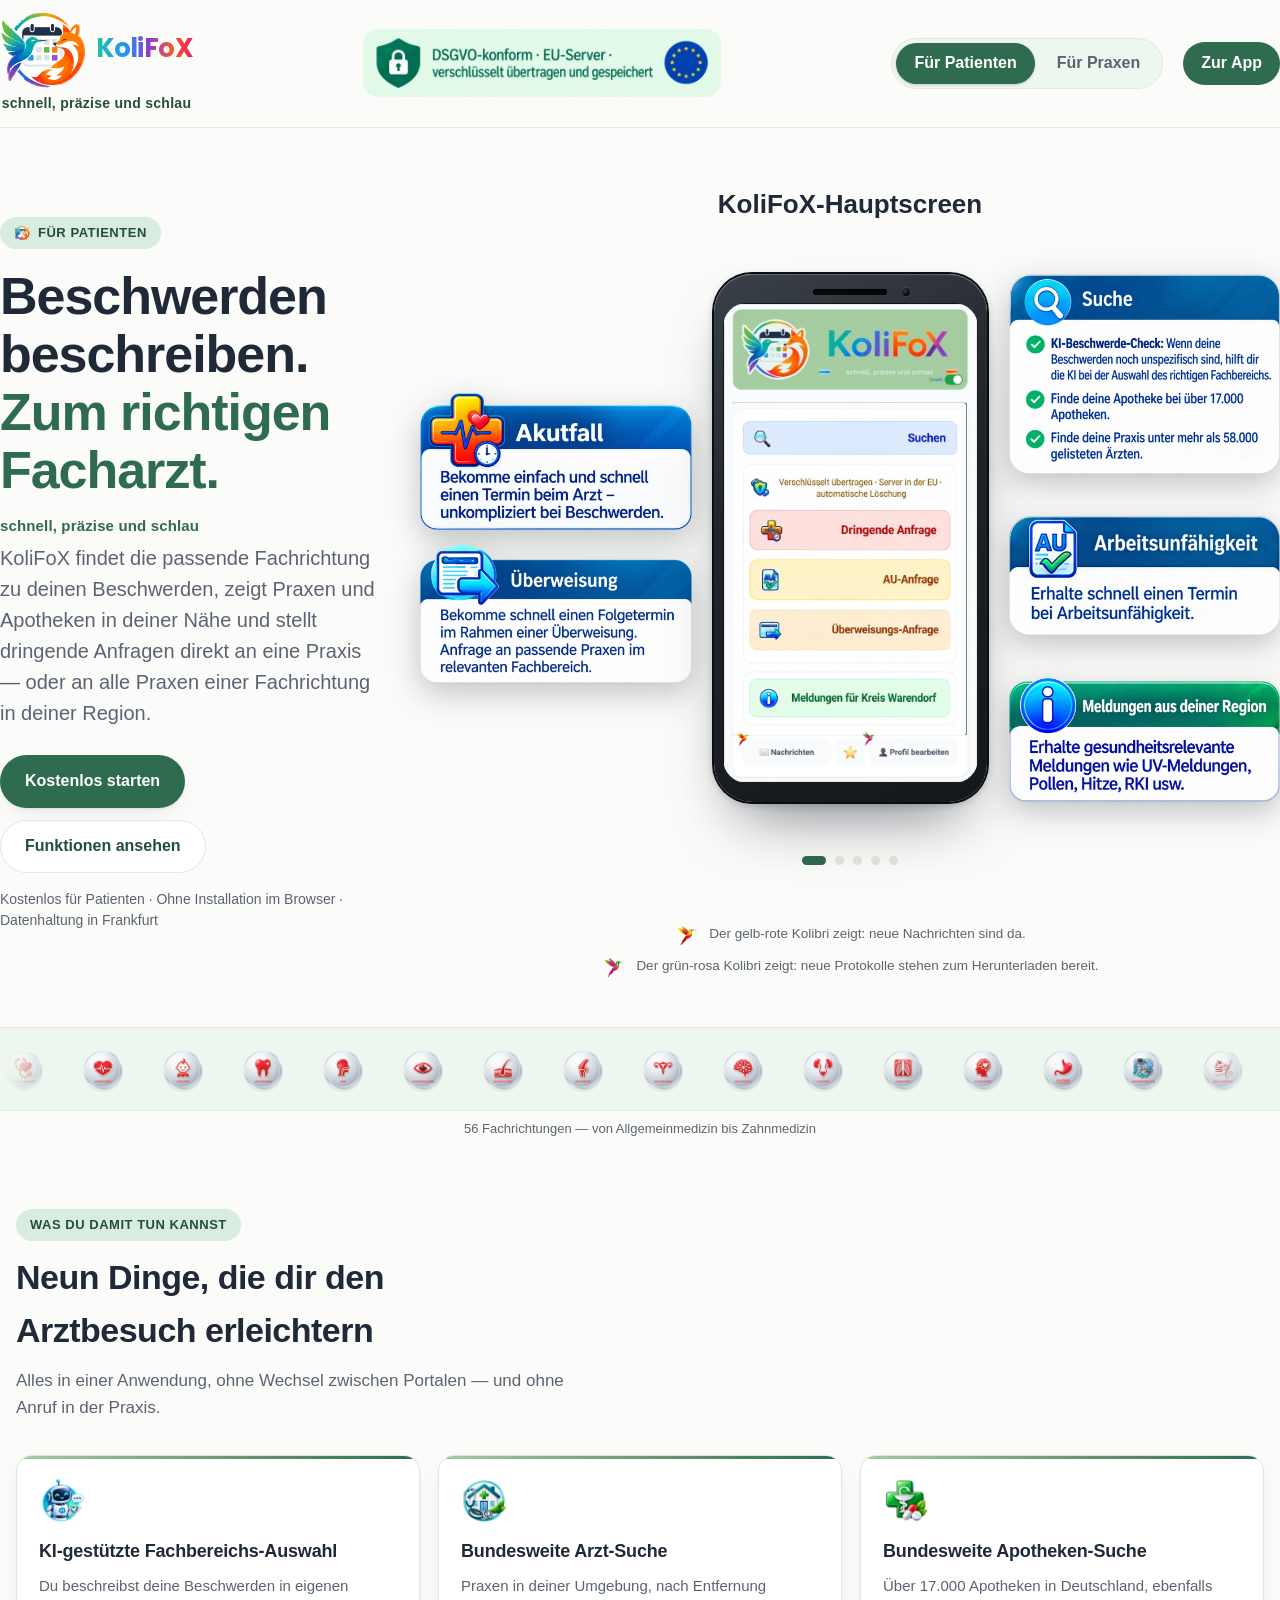
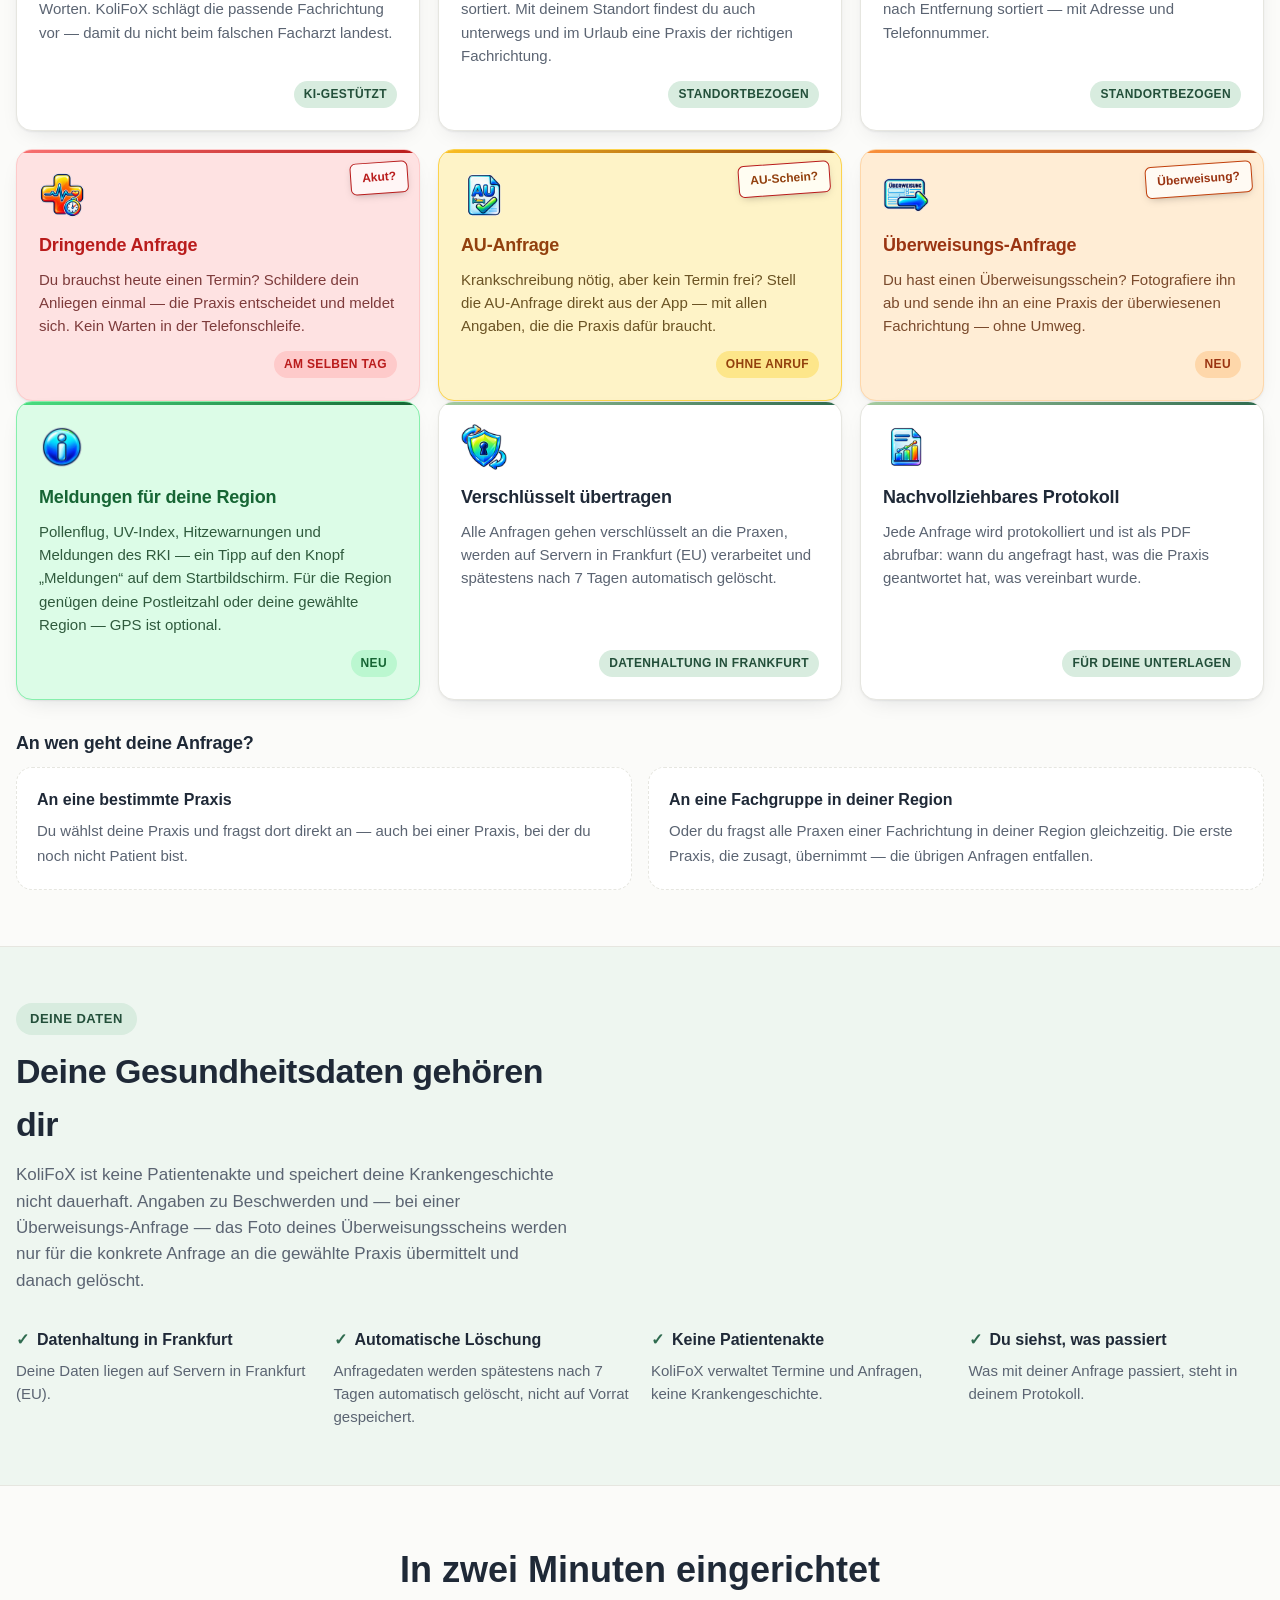
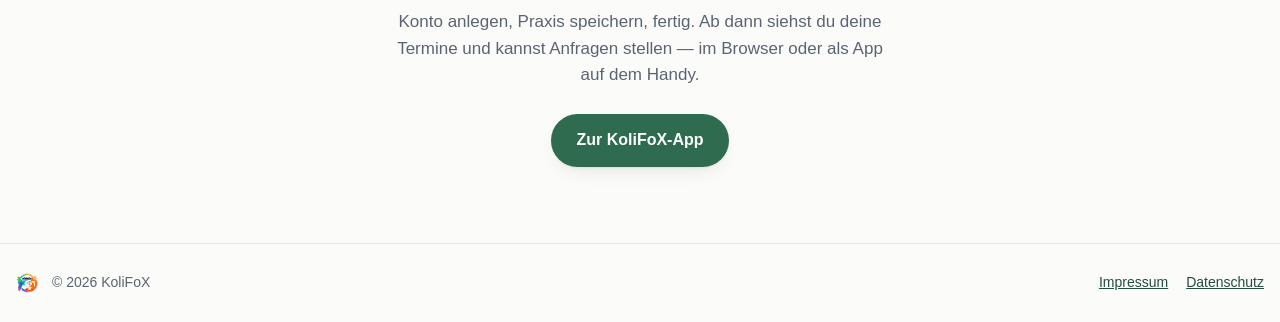
==== commit 27fe6c05: "Landing-Entwurf: Schleier "In Validierung" entfernt (Datenschutz-Karten vom DSGVO-Chat freigegeben) " ====
--- a/entwuerfe/produktseite/index.html
+++ b/entwuerfe/produktseite/index.html
@@ -430,9 +430,6 @@
            belegbar, nachweisfähig.</p>
       </div>
 
-      <!-- Solange die Aussagen gegen die reale Umgebung geprueft werden (DSGVO-Chat, Punkte 7-13),
-           liegt ein Schleier mit "In Validierung" darueber. Deckkraft: --validierung-deckkraft im CSS. -->
-      <div class="validierung">
       <div class="grid">
         <article class="feat">
           <img class="feat-icon" src="assets/neu/server.png" alt="">
@@ -485,8 +482,6 @@
              bleiben drei Jahre für die Rechenschaftspflicht.</p>
           <span class="tag">Keine Aufräumarbeit</span>
         </article>
-      </div>
-        <div class="validierung-rahmen" role="note"><span>In Validierung</span></div>
       </div>
     </div>
   </section>
--- a/entwuerfe/produktseite/produktseite.css
+++ b/entwuerfe/produktseite/produktseite.css
@@ -631,25 +631,6 @@
   .tour.logo-links .fahne.kachel { width: calc(100% - 32px); max-width: 420px; margin: 0 auto; }
 }
 
-/* Schleier ueber noch nicht geprueften Aussagen: Text "In Validierung", Deckkraft einstellbar.
-   Hinweis: Der Schleier ist nur optisch, der Text darunter bleibt im HTML (Suchmaschinen, Screenreader). */
-/* Der Rahmen sitzt auf dem Innenabstand (12px) um die Karten, nicht ausserhalb: so haelt er denselben
-   Abstand zum Satz darueber wie die Karten im Block davor. Die Karten selbst rutschen 12px tiefer;
-   das entfaellt mit dem Schleier. (margin-top wuerde mit dem Abstand der Ueberschrift verschmelzen.) */
-.validierung { --validierung-deckkraft: 72%; position: relative; padding: 12px; margin: 0 -12px; }
-.validierung-rahmen {
-  position: absolute; inset: 0; z-index: 2; border-radius: 22px;
-  display: flex; align-items: center; justify-content: center;
-  background: color-mix(in srgb, var(--bg) var(--validierung-deckkraft), transparent);
-  backdrop-filter: blur(1.5px);
-  border: 2px dashed var(--brand);
-}
-.validierung-rahmen span {
-  padding: 12px 30px; border-radius: 999px;
-  background: var(--card); border: 1px solid var(--border); box-shadow: var(--shadow);
-  color: var(--brand-dark); font-size: clamp(20px, 3vw, 32px); font-weight: 800; letter-spacing: .02em;
-}
-
 /* Ueberschrift "Rechtliche Grundlagen stehen bereit" und der Satz darunter je in einer Zeile:
    die Kopfbreite von 62ch reichte dafuer nicht. Am Handy bricht beides von selbst um. */
 #pra-datenschutz .sec-head,
